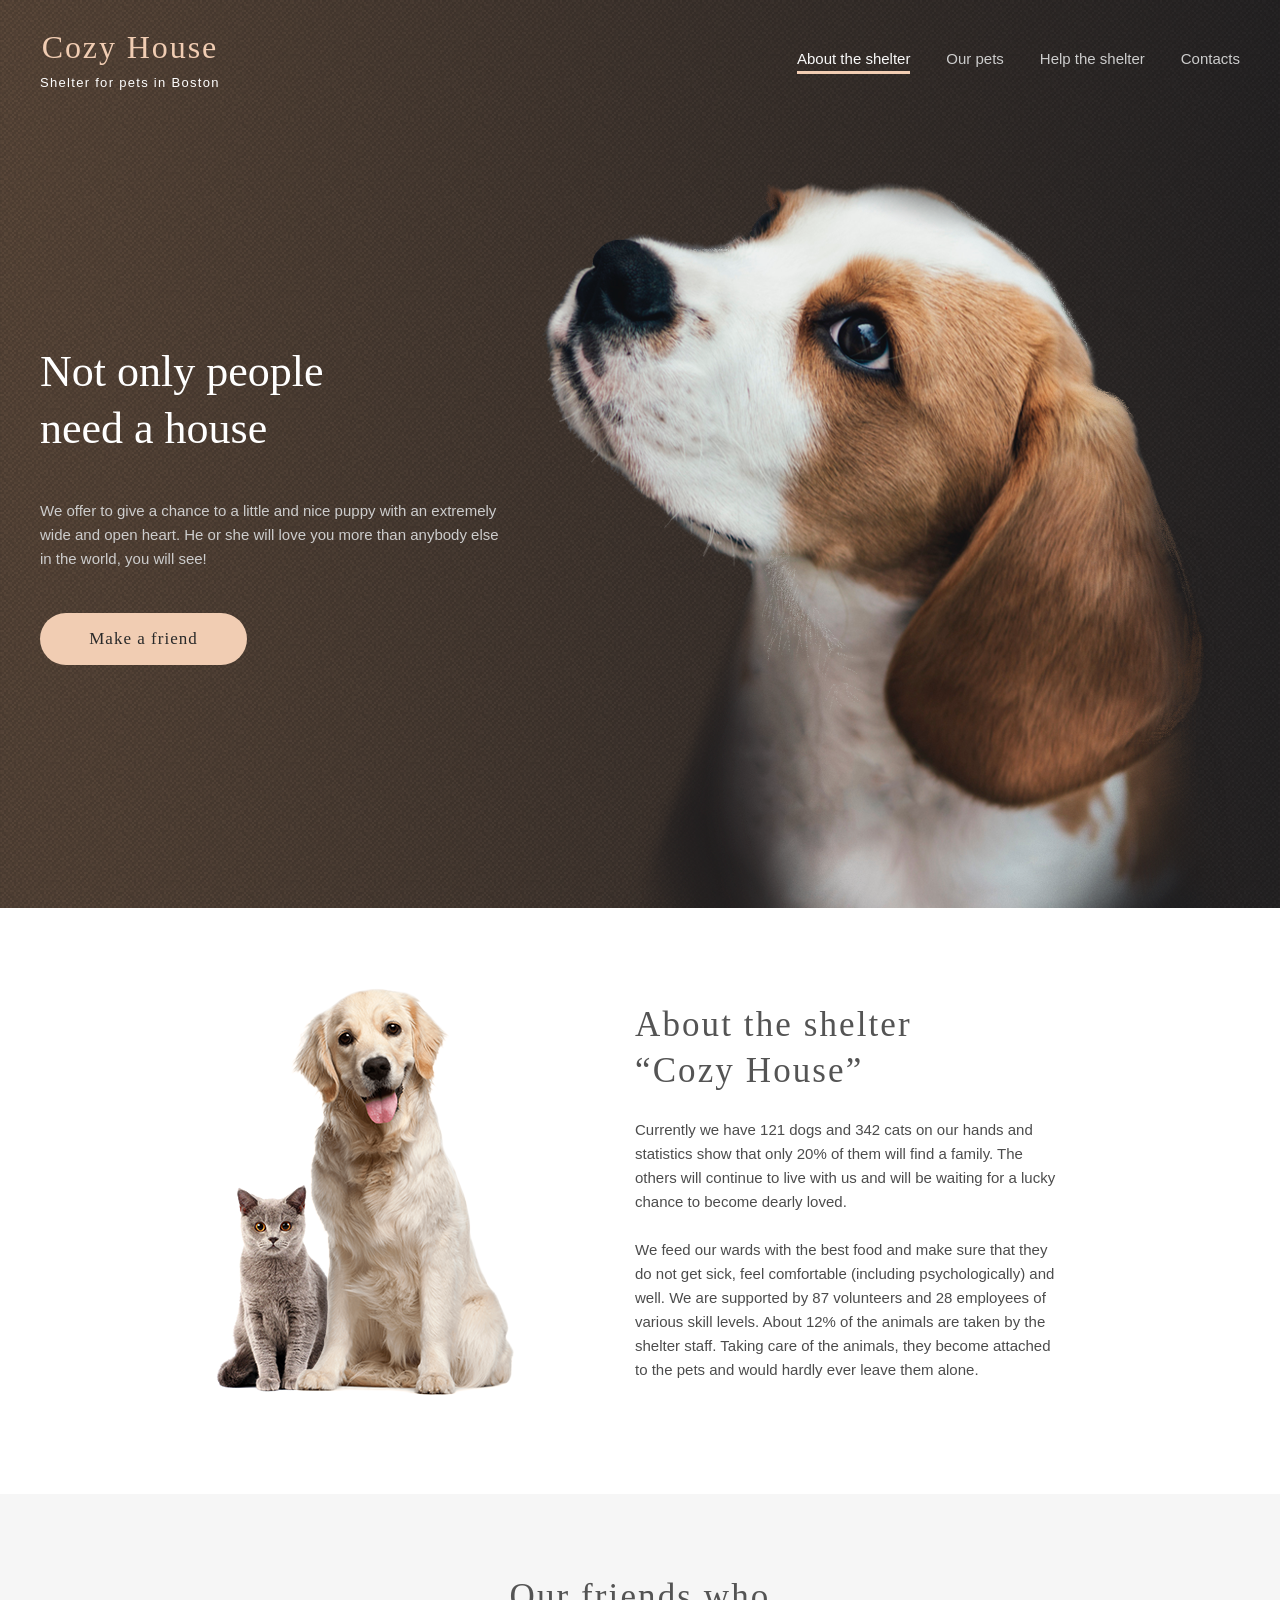
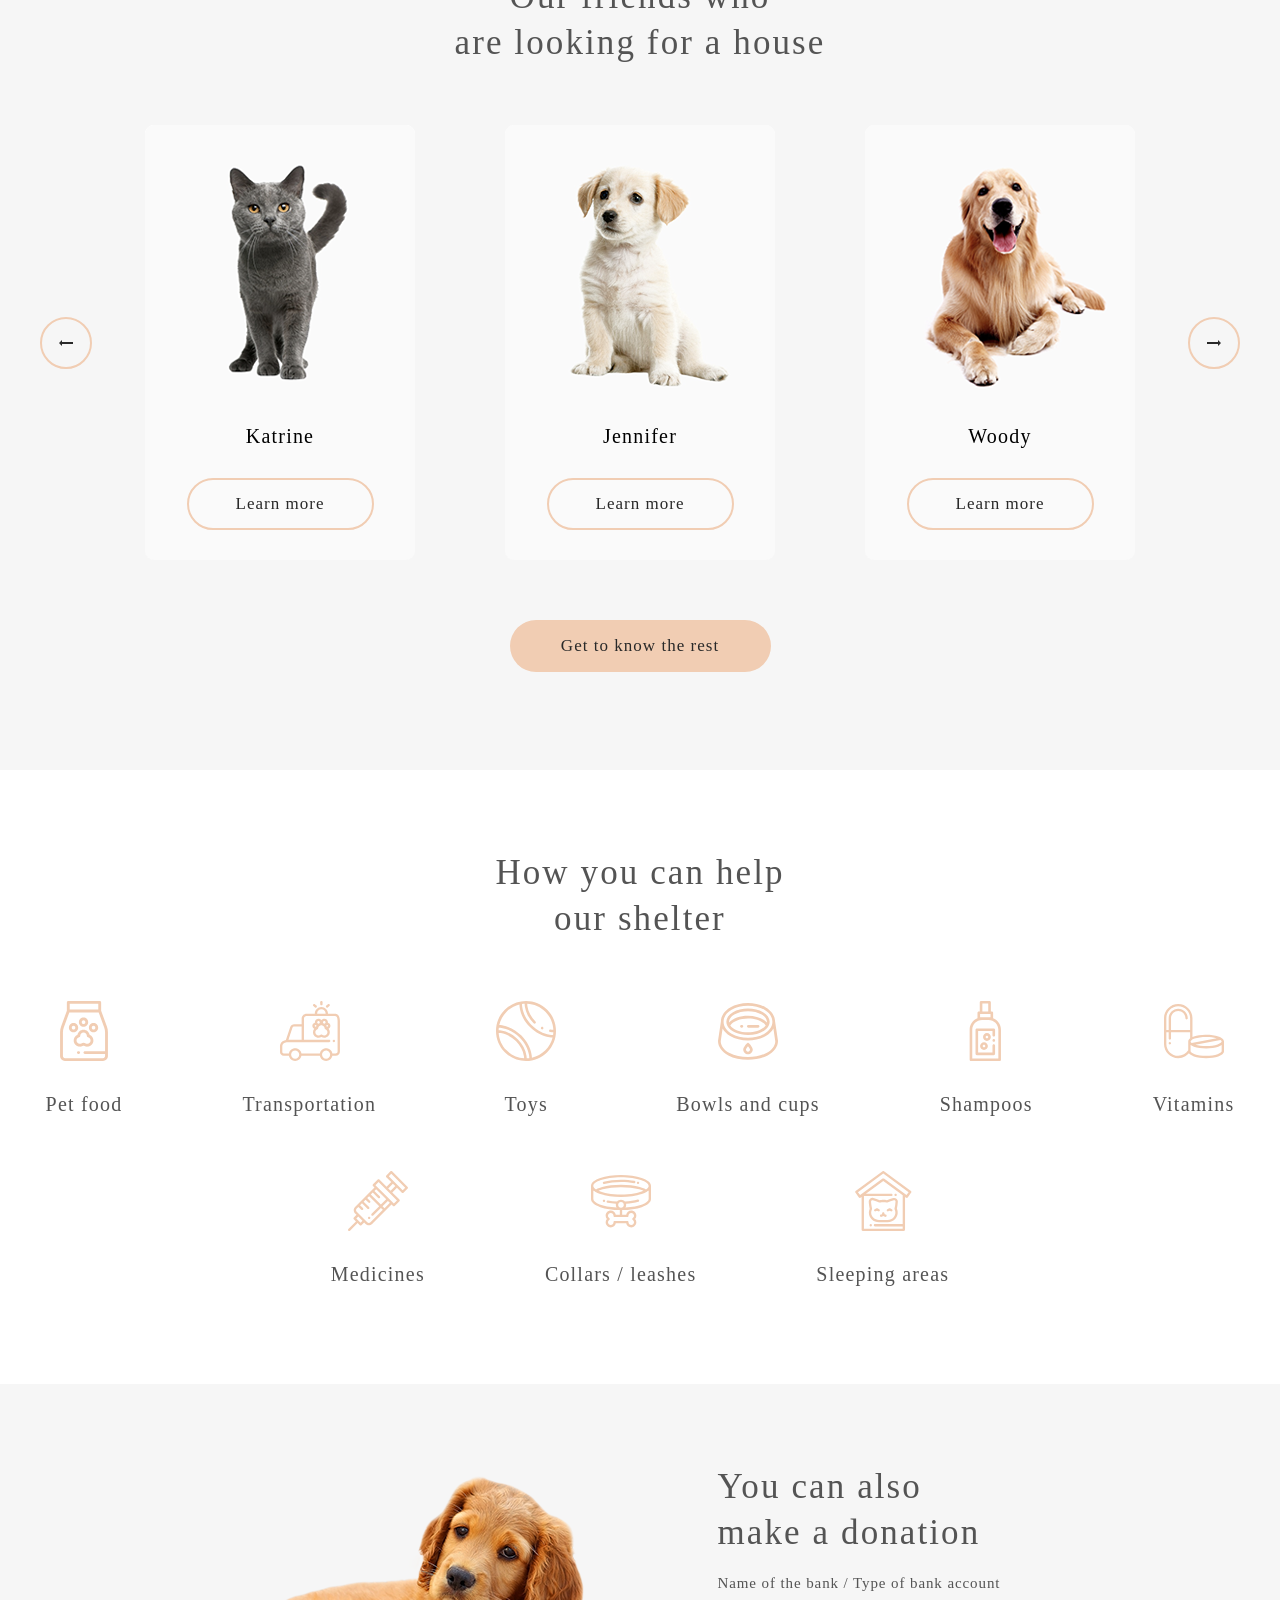
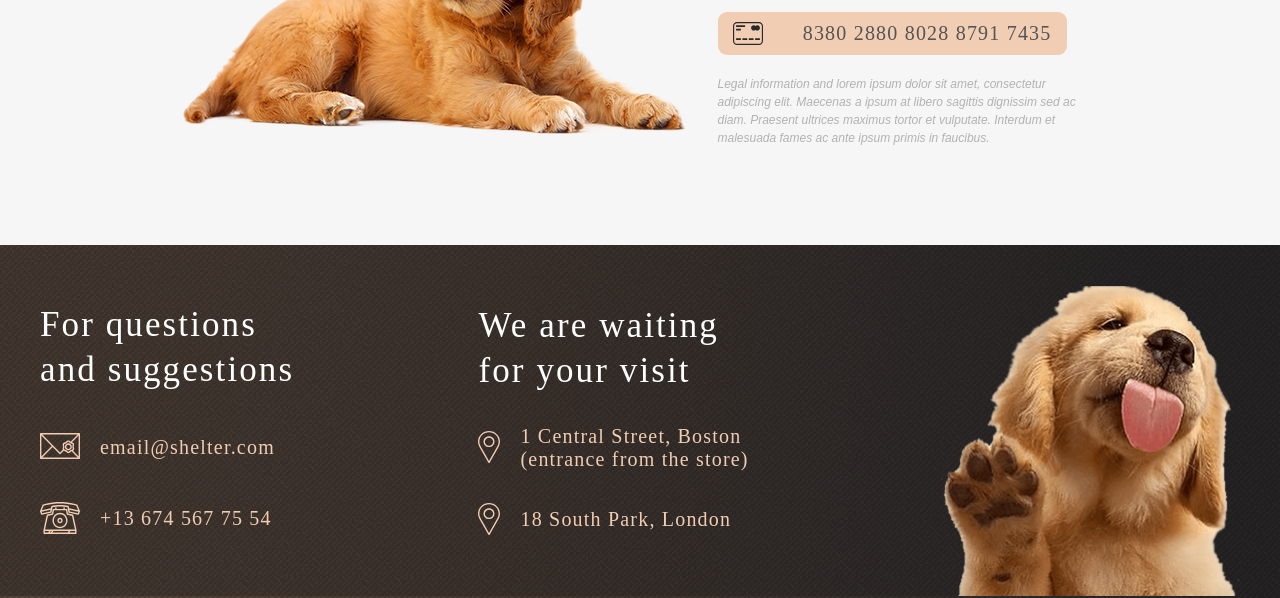
==== shelter/pages/main/main.html @ 8906ba7a "feat: add tablet adaptive for pets (Mon, Apr 03, 2023 08:10:37 PM)" ====
<!DOCTYPE html>
<html lang="en">
<head>
  <meta charset="UTF-8">
  <meta http-equiv="X-UA-Compatible" content="IE=edge">
  <meta name="viewport" content="width=device-width, initial-scale=1.0">
  <title>Shelter</title>
  <link href="../../stylesheets/pages/main/main.css" rel="stylesheet">
  <link rel="icon" type="image/x-icon" href="../../assets/icons/favicon.ico">
  <script src="../../scripts/main.js"></script>
</head>
<body>
  <header class="header container">
      <div class="logo">
        <a class="logo__link" href="">
          <h1 class="logo__h1 h1-title">Cozy House</h1>
          <span class="logo__subtitle">Shelter for pets in Boston</span>
        </a>
      </div>
      <nav class="nav">
        <ul class="nav__list">
          <li class="nav__item nav__item_active"><a class="nav__link" href="">About the shelter</a></li>
          <li class="nav__item"><a class="nav__link" href="../pets/pets.html">Our pets</a></li>
          <li class="nav__item"><a class="nav__link" href="#donation">Help the shelter</a></li>
          <li class="nav__item"><a class="nav__link" href="#contacts">Contacts</a></li>
        </ul>
      </nav>
      <!-- <span class="burger_shadow"></span> -->
      <span class="burger">
        <span class="burger__line"></span>
        <span class="burger__line"></span>
        <span class="burger__line"></span>
      </span>
      <!-- <div class="burger-menu">
        <nav class="nav nav__burger">
          <ul class="nav__list">
            <li class="nav__item nav__item_active"><a class="nav__link" href="">About the shelter</a></li>
            <li class="nav__item"><a class="nav__link" href="../pets/pets.html">Our pets</a></li>
            <li class="nav__item"><a class="nav__link" href="#donation">Help the shelter</a></li>
            <li class="nav__item"><a class="nav__link" href="#contacts">Contacts</a></li>
          </ul>
        </nav>
      </div> -->
  </header>
  <main class="main">
    <section class="not-only container">
      <div class="not-only__content">
        <h2 class="not-only__title h2-title">Not only people need a house</h2>
        <p class="not-only__text">We offer to give a chance to a little and nice puppy with an extremely wide and open heart. 
          He or she will love you more than anybody else in the world, you will see!</p>
        <a class="not-only__btn btn" href="#friends">Make a friend</a>
      </div>
      <div class="not-only__img">
        <img class="not-only__dog-img" src="../../assets/images/start-screen-puppy.png" alt="dog">
      </div>
    </section>
    <section class="about section-light">
      <div class="about__container container">
        <div class="about__img">
          <img class="about__img-pets" src="../../assets/images/about-pets.png" alt="cat and dog">
        </div>
        <div class="about__content">
          <h3 class="about__title h3-title">About the shelter “Cozy House”</h3>
          <p class="about__text">
            Currently we have 121 dogs and 342 cats on our hands and statistics show that only 20% of them will find a family. 
            The others will continue to live with us and will be waiting for a lucky chance to become dearly loved.</p>
          <p class="about__text">
            We feed our wards with the best food and make sure that they do not get sick, 
            feel comfortable (including psychologically) and well. 
            We are supported by 87 volunteers and 28 employees of various skill levels. 
            About 12% of the animals are taken by the shelter staff. 
            Taking care of the animals, they become attached to the pets and would hardly ever leave them alone.
          </p>
        </div>
      </div>
    </section>
    <section id="friends" class="friends section-grey">
      <div class="friends__container container">
        <h3 class="friends__title h3-title">Our friends who <br>are looking for a house</h3>
        <div class="friends__content">
          <button class="left-arrow__btn arrow-btn">
            <svg width="14" height="6" viewBox="0 0 14 6" fill="none" xmlns="http://www.w3.org/2000/svg">
              <path d="M0 4V2L11 2V0L14 3L11 6V4L0 4Z" fill="#292929"/>
            </svg>           
          </button>
          <div class="friends__pets">
            <div class="pet-card">
              <div class="pet-card__img">
                <img src="../../assets/images/cards/pets-katrine.png" alt="cat">
              </div>
              <div class="pet-card__title">Katrine</div>
              <button class="pet-card__btn btn">Learn more</button>
            </div>
            <div class="pet-card">
              <div class="pet-card__img">
                <img src="../../assets/images/cards/pets-jennifer.png" alt="dog">
              </div>
              <div class="pet-card__title">Jennifer</div>
              <button class="pet-card__btn btn">Learn more</button>
            </div>
            <div class="pet-card">
              <div class="pet-card__img">
                <img src="../../assets/images/cards/pets-woody.png" alt="dog">
              </div>
              <div class="pet-card__title">Woody</div>
              <button class="pet-card__btn btn">Learn more</button>
            </div>
          </div>
          <button class="right-arrow__btn arrow-btn">
            <svg width="14" height="6" viewBox="0 0 14 6" fill="none" xmlns="http://www.w3.org/2000/svg">
              <path d="M0 4V2L11 2V0L14 3L11 6V4L0 4Z" fill="#292929"/>
            </svg> 
          </button>
        </div>
        <a class="friends__btn btn" href="../pets/pets.html">Get to know the rest</a>
      </div>
    </section>
    <section class="help section-light">
      <div class="help__container container">
        <h3 class="help__title h3-title">How you can help <br>our shelter</h3>
        <div class="help-card__content">
          <div class="help-card">
            <div class="help-card__icon">
              <img class="help-card__icon-img" src="../../assets/icons/icon-pet-food.svg" alt="food">
            </div>
            <h4 class="help-card__title h4-title">Pet food</h4>
          </div>
          <div class="help-card">
            <div class="help-card__icon">
              <img class="help-card__icon-img" src="../../assets/icons/icon-transportation.svg" alt="transportation">
            </div>
            <h4 class="help-card__title h4-title">Transportation</h4>
          </div>
          <div class="help-card">
            <div class="help-card__icon">
              <img class="help-card__icon-img" src="../../assets/icons/icon-toys.svg" alt="toys">
            </div>
            <h4 class="help-card__title h4-title">Toys</h4>
          </div>
          <div class="help-card">
            <div class="help-card__icon">
              <img class="help-card__icon-img" src="../../assets/icons/icon-bowls-and-cups.svg" alt="bowl">
            </div>
            <h4 class="help-card__title h4-title">Bowls and cups</h4>
          </div>
          <div class="help-card">
            <div class="help-card__icon">
              <img class="help-card__icon-img" src="../../assets/icons/icon-shampoos.svg" alt="shampoo">
            </div>
            <h4 class="help-card__title h4-title">Shampoos</h4>
          </div>
          <div class="help-card">
            <div class="help-card__icon">
              <img class="help-card__icon-img" src="../../assets/icons/icon-vitamins.svg" alt="vitamins">
            </div>
            <h4 class="help-card__title h4-title">Vitamins</h4>
          </div>
          <div class="help-card">
            <div class="help-card__icon">
              <img class="help-card__icon-img" src="../../assets/icons/icon-medicines.svg" alt="medicines">
            </div>
            <h4 class="help-card__title h4-title">Medicines</h4>
          </div>
          <div class="help-card">
            <div class="help-card__icon">
              <img class="help-card__icon-img" src="../../assets/icons/icon-collars-leashes.svg" alt="collars">
            </div>
            <h4 class="help-card__title h4-title">Collars / leashes</h4>
          </div>
          <div class="help-card">
            <div class="help-card__icon">
              <img class="help-card__icon-img" src="../../assets/icons/icon-sleeping-area.svg" alt="sleeping areas">
            </div>
            <h4 class="help-card__title h4-title">Sleeping areas</h4>
          </div>
        </div>
      </div>
    </section>
    <section id="donation" class="donation section-grey">
      <div class="donation__container container">
        <div class="donation__img">
          <img class="donation__img-dog" src="../../assets/images/donation-dog.png" alt="dog">
        </div>
        <div class="donation-info">
          <h3 class="donation-info__title h3-title">You can also <br>make a donation</h3>
          <h5 class="donation-info__subtitle h5-title" >Name of the bank / Type of bank account</h5>
          <div class="donation-info__credit-card">
            <a class="credit-card" href="">
              <img class="credit-card__icon" src="../../assets/icons/icon-credit-card.svg" alt="card">
              <p class="credit-card__text">8380 2880 8028 8791 7435</p>
            </a>
          </div>
          <p class="donation-info__text">Legal information and lorem ipsum dolor sit amet, 
          consectetur adipiscing elit. Maecenas a ipsum at libero sagittis dignissim sed ac diam. 
          Praesent ultrices maximus tortor et vulputate.
          Interdum et malesuada fames ac ante ipsum primis in faucibus.</p>
        </div>
      </div>
    </section>
  </main>
  <footer class="footer container">
    <div id="contacts" class="footer-contacts">
      <h3 class="footer__title h3-title">For questions <br>and suggestions</h3>
      <div class="footer-contacts__email">
        <a class="footer__email-icon footer-icon" href="mailto:email@shelter.com">
          <svg width="40" height="32" viewBox="0 0 40 32" fill="none" xmlns="http://www.w3.org/2000/svg">
            <path d="M39.315 3H0.684964C0.5033 3 0.329077 3.07325 0.200621 3.20362C0.0721657 3.334 0 3.51084 0 3.69522V28.3048C0 28.4892 0.0721657 28.666 0.200621 28.7964C0.329077 28.9268 0.5033 29 0.684964 29H39.315C39.4967 29 39.6709 28.9268 39.7994 28.7964C39.9278 28.666 40 28.4892 40 28.3048V3.69522C40 3.51084 39.9278 3.334 39.7994 3.20362C39.6709 3.07325 39.4967 3 39.315 3ZM32.5774 18.0331C32.6846 18.5259 32.7954 19.0355 32.6513 19.2882C32.4966 19.5596 31.9966 19.7173 31.5131 19.8699C31.1316 19.9902 30.7373 20.1147 30.3857 20.3212C30.0461 20.5206 29.7523 20.8001 29.4683 21.0704C29.0772 21.4426 28.7079 21.794 28.374 21.794C28.04 21.794 27.6706 21.4425 27.2797 21.0704C26.9956 20.8001 26.7018 20.5205 26.3622 20.3212C26.0107 20.1147 25.6163 19.9903 25.2348 19.8699C24.7513 19.7173 24.2513 19.5596 24.0967 19.2882C23.9526 19.0355 24.0633 18.5259 24.1705 18.0331C24.2584 17.6285 24.3493 17.2103 24.3493 16.7821C24.3493 16.354 24.2584 15.9356 24.1705 15.5311C24.0633 15.0383 23.9526 14.5288 24.0967 14.2759C24.2513 14.0046 24.7513 13.8468 25.2348 13.6942C25.6163 13.5739 26.0107 13.4494 26.3622 13.243C26.7018 13.0435 26.9956 12.764 27.2797 12.4937C27.6706 12.1216 28.04 11.7701 28.374 11.7701C28.7079 11.7701 29.0773 12.1216 29.4683 12.4937C29.7523 12.764 30.0461 13.0435 30.3857 13.243C30.7373 13.4493 31.1316 13.5738 31.5131 13.6941C31.9966 13.8467 32.4966 14.0045 32.6512 14.2758C32.7954 14.5286 32.6846 15.0381 32.5774 15.5309C32.4895 15.9354 32.3986 16.3537 32.3986 16.7819C32.3986 17.2102 32.4895 17.6286 32.5774 18.0331ZM30.5975 11.6608C30.5345 11.6024 30.4705 11.5416 30.4053 11.4795C29.8904 10.9896 29.2497 10.3798 28.374 10.3798C27.4982 10.3798 26.8575 10.9896 26.3426 11.4795C26.1045 11.7061 25.8796 11.9201 25.6761 12.0396C25.4574 12.168 25.1518 12.2645 24.8281 12.3666C24.1276 12.5876 23.3336 12.8381 22.9109 13.5797C22.5001 14.3004 22.6768 15.1134 22.8328 15.8307C22.9081 16.1777 22.9794 16.5055 22.9794 16.7821C22.9794 17.0587 22.9081 17.3866 22.8328 17.7336C22.6975 18.3556 22.5473 19.0496 22.7775 19.693L19.9997 22.5464L2.32449 4.39044H37.6748L30.5975 11.6608ZM11.7007 16L1.36993 26.6116V5.38812L11.7007 16ZM12.6635 16.989L19.5124 24.0242C19.5761 24.0896 19.6519 24.1416 19.7356 24.177C19.8192 24.2125 19.9089 24.2308 19.9996 24.2308C20.0902 24.2308 20.18 24.2125 20.2636 24.177C20.3472 24.1416 20.4231 24.0896 20.4868 24.0242L23.6841 20.7398C24.044 20.9494 24.4495 21.0781 24.8281 21.1976C25.1518 21.2997 25.4575 21.3962 25.6761 21.5245C25.8796 21.644 26.1044 21.8581 26.3426 22.0846C26.8575 22.5746 27.4982 23.1844 28.374 23.1844C29.2496 23.1844 29.8904 22.5746 30.4053 22.0846C30.6434 21.858 30.8682 21.644 31.0718 21.5244C31.2043 21.4466 31.3691 21.3806 31.5502 21.3179L37.675 27.6094H2.32431L12.6635 16.989ZM32.9664 20.7946C33.3117 20.6108 33.6223 20.3612 33.8371 19.9846C34.2479 19.2639 34.0711 18.4508 33.9151 17.7336C33.8398 17.3866 33.7686 17.0587 33.7686 16.7821C33.7686 16.5055 33.8398 16.1777 33.9151 15.8307C34.0711 15.1134 34.2479 14.3005 33.837 13.5797C33.4142 12.8381 32.6203 12.5876 31.9197 12.3666L31.8559 12.3463L38.6301 5.38738V26.6122L32.9664 20.7946Z" fill="#F1CDB3"/>
            <path d="M28.374 13.2424C26.451 13.2424 24.8865 14.8302 24.8865 16.782C24.8865 18.7337 26.451 20.3215 28.374 20.3215C30.297 20.3215 31.8614 18.7337 31.8614 16.782C31.8614 14.8302 30.2969 13.2424 28.374 13.2424ZM28.374 18.9311C27.2064 18.9311 26.2564 17.967 26.2564 16.782C26.2564 15.5969 27.2063 14.6328 28.374 14.6328C29.5416 14.6328 30.4915 15.5969 30.4915 16.782C30.4915 17.967 29.5415 18.9311 28.374 18.9311Z" fill="#F1CDB3"/>
          </svg>
        </a>
        <a class="footer__email-text footer__text" href="mailto:email@shelter.com">email@shelter.com</a>
      </div>
      <div class="footer-contacts__phone">
        <a class="footer__phone-icon footer-icon" href="tel:+13-674-567-75-54">
          <svg width="40" height="32" viewBox="0 0 40 32" fill="none" xmlns="http://www.w3.org/2000/svg">
            <path d="M39.9461 8.89543L37.5102 2.9049C37.4685 2.80251 37.4043 2.71139 37.3226 2.63868C37.2408 2.56598 37.1437 2.51367 37.0389 2.48585L34.111 1.70799C25.5388 -0.569376 14.4609 -0.569281 5.88906 1.70799L2.96105 2.48585C2.85626 2.51367 2.75918 2.56598 2.67743 2.63868C2.59568 2.71139 2.53147 2.80251 2.48984 2.9049L0.0539764 8.89543C-0.0131281 9.06038 -0.0178273 9.24503 0.0407965 9.41333L1.01509 12.2089C1.07166 12.3713 1.18339 12.5075 1.32986 12.5925C1.47633 12.6775 1.64776 12.7056 1.8128 12.6717L11.0692 10.7747C11.2084 10.7462 11.3359 10.675 11.4348 10.5706C11.5337 10.4661 11.5993 10.3334 11.623 10.19L12.4245 5.32594C16.8365 4.18994 23.1635 4.18994 27.5753 5.32594L28.3769 10.19C28.4006 10.3335 28.4662 10.4663 28.5651 10.5707C28.664 10.6751 28.7915 10.7463 28.9307 10.7748L38.187 12.6718C38.3521 12.7056 38.5234 12.6774 38.6699 12.5924C38.8164 12.5075 38.9281 12.3714 38.9848 12.209L39.9592 9.41343C40.0178 9.2451 40.0131 9.06043 39.9461 8.89543ZM2.13193 11.1412L1.63183 9.70624L10.5973 7.78606L10.321 9.46295L2.13193 11.1412ZM11.6222 4.0568C11.4935 4.09314 11.3777 4.16636 11.2883 4.26784C11.1989 4.36933 11.1396 4.49486 11.1174 4.62969L10.848 6.26453L1.85991 8.1896L3.65015 3.78707L6.2409 3.09877C14.5991 0.878304 25.4007 0.878208 33.7593 3.09877L36.35 3.78707L38.1403 8.1896L29.1522 6.26453L28.8828 4.62969C28.8606 4.49487 28.8013 4.36936 28.7119 4.26788C28.6224 4.1664 28.5066 4.09318 28.378 4.0568C23.6016 2.70615 16.3984 2.70615 11.6222 4.0568ZM37.8681 11.1412L29.6792 9.46295L29.4028 7.78606L38.3682 9.70624L37.8681 11.1412Z" fill="#F1CDB3"/>
            <path d="M33.2901 13.1186C33.261 12.9842 33.1948 12.8612 33.0995 12.7643C33.0041 12.6673 32.8836 12.6005 32.7522 12.5717L27.9776 11.526L27.3764 7.51395C27.351 7.34431 27.2672 7.18959 27.1401 7.07781C27.013 6.96603 26.851 6.90458 26.6835 6.90458H24.814V5.96398C24.814 5.56724 24.5002 5.2456 24.1129 5.2456C23.7257 5.2456 23.4119 5.56724 23.4119 5.96398V6.90458H16.5882V5.96398C16.5882 5.56724 16.2744 5.2456 15.8871 5.2456C15.4999 5.2456 15.1861 5.56724 15.1861 5.96398V6.90458H13.3166C13.1491 6.90458 12.9871 6.96603 12.86 7.07781C12.7329 7.18959 12.6491 7.34431 12.6237 7.51395L12.0224 11.526L7.24791 12.5717C7.11654 12.6005 6.996 12.6673 6.90063 12.7643C6.80527 12.8612 6.73908 12.9842 6.70996 13.1186L3.46796 28.0878C3.45692 28.1389 3.45134 28.1911 3.45132 28.2434V31.2816C3.45132 31.4721 3.52519 31.6549 3.65666 31.7896C3.78814 31.9243 3.96645 32 4.15239 32H35.8477C36.0336 32 36.212 31.9243 36.3434 31.7896C36.4749 31.6549 36.5488 31.4721 36.5488 31.2816V28.2434C36.5488 28.1911 36.5432 28.1389 36.5321 28.0878L33.2901 13.1186ZM7.98131 13.8802L12.7885 12.8273C12.9276 12.7968 13.0544 12.7238 13.152 12.6178C13.2496 12.5118 13.3134 12.3779 13.335 12.2338L13.9183 8.34134H26.0819L26.6651 12.2338C26.6867 12.3779 26.7505 12.5118 26.8481 12.6178C26.9457 12.7238 27.0725 12.7968 27.2115 12.8273L32.0189 13.8802L34.9741 27.5251H5.0261L7.98131 13.8802ZM11.7966 28.9618L10.8935 30.5632H9.82782L10.7309 28.9618H11.7966ZM13.416 28.9618H28.6721L27.769 30.5632H12.513L13.416 28.9618ZM4.85345 28.9618H9.11142L8.20836 30.5632H4.85345V28.9618ZM29.3885 30.5632L30.2916 28.9618H35.1466V30.5632H29.3885Z" fill="#F1CDB3"/>
            <path d="M20 26.1606C24.1492 26.1606 27.5248 22.7016 27.5248 18.45C27.5248 14.1983 24.1492 10.7393 20 10.7393C15.8509 10.7393 12.4753 14.1983 12.4753 18.45C12.4753 22.7016 15.8509 26.1606 20 26.1606ZM20 12.1761C23.3761 12.1761 26.1227 14.9905 26.1227 18.45C26.1227 21.9094 23.3761 24.7238 20 24.7238C16.624 24.7238 13.8774 21.9094 13.8774 18.45C13.8774 14.9905 16.624 12.1761 20 12.1761Z" fill="#F1CDB3"/>
            <path d="M20 21.1847C21.4717 21.1847 22.6691 19.9578 22.6691 18.4497C22.6691 16.9416 21.4717 15.7147 20 15.7147C18.5283 15.7147 17.3309 16.9416 17.3309 18.4497C17.3309 19.9578 18.5283 21.1847 20 21.1847ZM20 17.1514C20.6987 17.1514 21.267 17.7338 21.267 18.4497C21.267 19.1656 20.6987 19.7479 20 19.7479C19.3014 19.7479 18.733 19.1656 18.733 18.4497C18.733 17.7339 19.3014 17.1514 20 17.1514Z" fill="#F1CDB3"/>
          </svg>            
        </a>
        <a class="footer__phone-text footer__text" href="tel:+13-674-567-75-54">+13 674 567 75 54</a>
      </div>
    </div>
    <div class="footer-location">
      <h3 class="footer__title h3-title">We are waiting <br>for your visit</h3>
      <div class="footer-location__map">
        <a class="footer-map__icon footer-icon" href="https://goo.gl/maps/1M5i2qvW5JNTci3F6">
          <svg width="22" height="32" viewBox="0 0 22 32" fill="none" xmlns="http://www.w3.org/2000/svg">
            <path d="M11 0C4.93475 0 3.05176e-05 4.78519 3.05176e-05 10.6667C3.05176e-05 12.4323 0.455262 14.1829 1.32067 15.7357L10.3985 31.6562C10.5193 31.8685 10.7496 32 11 32C11.2504 32 11.4807 31.8685 11.6016 31.6562L20.6827 15.7304C21.5448 14.1829 22 12.4323 22 10.6666C22 4.78519 17.0653 0 11 0ZM19.4762 15.0905L11 29.9557L2.52717 15.0964C1.7732 13.7435 1.37507 12.2116 1.37507 10.6667C1.37507 5.52019 5.69278 1.33337 11 1.33337C16.3073 1.33337 20.625 5.52025 20.625 10.6667C20.625 12.2116 20.2269 13.7435 19.4762 15.0905Z" fill="#F1CDB3"/>
            <path d="M11 5.33329C7.9674 5.33329 5.50008 7.72585 5.50008 10.6666C5.50008 13.6074 7.9674 16 11 16C14.0327 16 16.5 13.6074 16.5 10.6667C16.5 7.72592 14.0327 5.33329 11 5.33329ZM11 14.6667C8.72537 14.6667 6.87505 12.8724 6.87505 10.6667C6.87505 8.46092 8.72537 6.66667 11 6.66667C13.2747 6.66667 15.125 8.46092 15.125 10.6667C15.125 12.8724 13.2747 14.6667 11 14.6667Z" fill="#F1CDB3"/>
          </svg>            
        </a>
        <a class="footer-map__text footer__text" href="https://goo.gl/maps/1M5i2qvW5JNTci3F6" target="_blank">1 Central Street, Boston <br>(entrance from the store)</a>
      </div>
      <div class="footer-location__map">
        <a class="footer-map__icon footer-icon" href="https://goo.gl/maps/7BhiTKAb1SkYFnS67">
          <svg width="22" height="32" viewBox="0 0 22 32" fill="none" xmlns="http://www.w3.org/2000/svg">
            <path d="M11 0C4.93475 0 3.05176e-05 4.78519 3.05176e-05 10.6667C3.05176e-05 12.4323 0.455262 14.1829 1.32067 15.7357L10.3985 31.6562C10.5193 31.8685 10.7496 32 11 32C11.2504 32 11.4807 31.8685 11.6016 31.6562L20.6827 15.7304C21.5448 14.1829 22 12.4323 22 10.6666C22 4.78519 17.0653 0 11 0ZM19.4762 15.0905L11 29.9557L2.52717 15.0964C1.7732 13.7435 1.37507 12.2116 1.37507 10.6667C1.37507 5.52019 5.69278 1.33337 11 1.33337C16.3073 1.33337 20.625 5.52025 20.625 10.6667C20.625 12.2116 20.2269 13.7435 19.4762 15.0905Z" fill="#F1CDB3"/>
            <path d="M11 5.33329C7.9674 5.33329 5.50008 7.72585 5.50008 10.6666C5.50008 13.6074 7.9674 16 11 16C14.0327 16 16.5 13.6074 16.5 10.6667C16.5 7.72592 14.0327 5.33329 11 5.33329ZM11 14.6667C8.72537 14.6667 6.87505 12.8724 6.87505 10.6667C6.87505 8.46092 8.72537 6.66667 11 6.66667C13.2747 6.66667 15.125 8.46092 15.125 10.6667C15.125 12.8724 13.2747 14.6667 11 14.6667Z" fill="#F1CDB3"/>
          </svg>
        </a>
        <a class="footer-map__text footer__text" href="https://goo.gl/maps/7BhiTKAb1SkYFnS67" target="_blank">18 South Park, London</a>
      </div>
    </div>
    <div class="footer-dog">
      <img class="footer-dog__img" src="../../assets/images/footer-puppy.png" alt="dog">
    </div>
  </footer>
</body>
</html>
---- shelter/stylesheets/pages/main/main.css ----
/*! normalize.css v8.0.1 | MIT License | github.com/necolas/normalize.css */
/* Document
   ========================================================================== */
/**
 * 1. Correct the line height in all browsers.
 * 2. Prevent adjustments of font size after orientation changes in iOS.
 */
html {
  line-height: 1.15;
  /* 1 */
  -webkit-text-size-adjust: 100%;
  /* 2 */
}

/* Sections
   ========================================================================== */
/**
 * Remove the margin in all browsers.
 */
body {
  margin: 0;
}

/**
 * Render the `main` element consistently in IE.
 */
main {
  display: block;
}

/**
 * Correct the font size and margin on `h1` elements within `section` and
 * `article` contexts in Chrome, Firefox, and Safari.
 */
h1 {
  font-size: 2em;
  margin: 0.67em 0;
}

/* Grouping content
   ========================================================================== */
/**
 * 1. Add the correct box sizing in Firefox.
 * 2. Show the overflow in Edge and IE.
 */
hr {
  -webkit-box-sizing: content-box;
          box-sizing: content-box;
  /* 1 */
  height: 0;
  /* 1 */
  overflow: visible;
  /* 2 */
}

/**
 * 1. Correct the inheritance and scaling of font size in all browsers.
 * 2. Correct the odd `em` font sizing in all browsers.
 */
pre {
  font-family: monospace, monospace;
  /* 1 */
  font-size: 1em;
  /* 2 */
}

/* Text-level semantics
   ========================================================================== */
/**
 * Remove the gray background on active links in IE 10.
 */
a {
  background-color: transparent;
}

/**
 * 1. Remove the bottom border in Chrome 57-
 * 2. Add the correct text decoration in Chrome, Edge, IE, Opera, and Safari.
 */
abbr[title] {
  border-bottom: none;
  /* 1 */
  text-decoration: underline;
  /* 2 */
  -webkit-text-decoration: underline dotted;
          text-decoration: underline dotted;
  /* 2 */
}

/**
 * Add the correct font weight in Chrome, Edge, and Safari.
 */
b,
strong {
  font-weight: bolder;
}

/**
 * 1. Correct the inheritance and scaling of font size in all browsers.
 * 2. Correct the odd `em` font sizing in all browsers.
 */
code,
kbd,
samp {
  font-family: monospace, monospace;
  /* 1 */
  font-size: 1em;
  /* 2 */
}

/**
 * Add the correct font size in all browsers.
 */
small {
  font-size: 80%;
}

/**
 * Prevent `sub` and `sup` elements from affecting the line height in
 * all browsers.
 */
sub,
sup {
  font-size: 75%;
  line-height: 0;
  position: relative;
  vertical-align: baseline;
}

sub {
  bottom: -0.25em;
}

sup {
  top: -0.5em;
}

/* Embedded content
   ========================================================================== */
/**
 * Remove the border on images inside links in IE 10.
 */
img {
  border-style: none;
}

/* Forms
   ========================================================================== */
/**
 * 1. Change the font styles in all browsers.
 * 2. Remove the margin in Firefox and Safari.
 */
button,
input,
optgroup,
select,
textarea {
  font-family: inherit;
  /* 1 */
  font-size: 100%;
  /* 1 */
  line-height: 1.15;
  /* 1 */
  margin: 0;
  /* 2 */
}

/**
 * Show the overflow in IE.
 * 1. Show the overflow in Edge.
 */
button,
input {
  /* 1 */
  overflow: visible;
}

/**
 * Remove the inheritance of text transform in Edge, Firefox, and IE.
 * 1. Remove the inheritance of text transform in Firefox.
 */
button,
select {
  /* 1 */
  text-transform: none;
}

/**
 * Correct the inability to style clickable types in iOS and Safari.
 */
button,
[type="button"],
[type="reset"],
[type="submit"] {
  -webkit-appearance: button;
}

/**
 * Remove the inner border and padding in Firefox.
 */
button::-moz-focus-inner,
[type="button"]::-moz-focus-inner,
[type="reset"]::-moz-focus-inner,
[type="submit"]::-moz-focus-inner {
  border-style: none;
  padding: 0;
}

/**
 * Restore the focus styles unset by the previous rule.
 */
button:-moz-focusring,
[type="button"]:-moz-focusring,
[type="reset"]:-moz-focusring,
[type="submit"]:-moz-focusring {
  outline: 1px dotted ButtonText;
}

/**
 * Correct the padding in Firefox.
 */
fieldset {
  padding: 0.35em 0.75em 0.625em;
}

/**
 * 1. Correct the text wrapping in Edge and IE.
 * 2. Correct the color inheritance from `fieldset` elements in IE.
 * 3. Remove the padding so developers are not caught out when they zero out
 *    `fieldset` elements in all browsers.
 */
legend {
  -webkit-box-sizing: border-box;
          box-sizing: border-box;
  /* 1 */
  color: inherit;
  /* 2 */
  display: table;
  /* 1 */
  max-width: 100%;
  /* 1 */
  padding: 0;
  /* 3 */
  white-space: normal;
  /* 1 */
}

/**
 * Add the correct vertical alignment in Chrome, Firefox, and Opera.
 */
progress {
  vertical-align: baseline;
}

/**
 * Remove the default vertical scrollbar in IE 10+.
 */
textarea {
  overflow: auto;
}

/**
 * 1. Add the correct box sizing in IE 10.
 * 2. Remove the padding in IE 10.
 */
[type="checkbox"],
[type="radio"] {
  -webkit-box-sizing: border-box;
          box-sizing: border-box;
  /* 1 */
  padding: 0;
  /* 2 */
}

/**
 * Correct the cursor style of increment and decrement buttons in Chrome.
 */
[type="number"]::-webkit-inner-spin-button,
[type="number"]::-webkit-outer-spin-button {
  height: auto;
}

/**
 * 1. Correct the odd appearance in Chrome and Safari.
 * 2. Correct the outline style in Safari.
 */
[type="search"] {
  -webkit-appearance: textfield;
  /* 1 */
  outline-offset: -2px;
  /* 2 */
}

/**
 * Remove the inner padding in Chrome and Safari on macOS.
 */
[type="search"]::-webkit-search-decoration {
  -webkit-appearance: none;
}

/**
 * 1. Correct the inability to style clickable types in iOS and Safari.
 * 2. Change font properties to `inherit` in Safari.
 */
::-webkit-file-upload-button {
  -webkit-appearance: button;
  /* 1 */
  font: inherit;
  /* 2 */
}

/* Interactive
   ========================================================================== */
/*
 * Add the correct display in Edge, IE 10+, and Firefox.
 */
details {
  display: block;
}

/*
 * Add the correct display in all browsers.
 */
summary {
  display: list-item;
}

/* Misc
   ========================================================================== */
/**
 * Add the correct display in IE 10+.
 */
template {
  display: none;
}

/**
 * Add the correct display in IE 10.
 */
[hidden] {
  display: none;
}

html, body, div, span, applet, object, iframe,
h1, h2, h3, h4, h5, h6, p, blockquote, pre,
a, abbr, acronym, address, big, cite, code,
del, dfn, em, img, ins, kbd, q, s, samp,
small, strike, strong, sub, sup, tt, var,
b, u, i, center,
dl, dt, dd, ol, ul, li,
fieldset, form, label, legend,
table, caption, tbody, tfoot, thead, tr, th, td,
article, aside, canvas, details, embed,
figure, figcaption, footer, header, hgroup,
menu, nav, output, ruby, section, summary,
time, mark, audio, video {
  margin: 0;
  padding: 0;
  border: 0;
  font-size: 100%;
  font: inherit;
  vertical-align: baseline;
}

/***********************************************************/
:root {
  font-size: 10px;
}

.h1-title {
  font-style: normal;
  font-weight: 400;
  font-size: 3.2rem;
  line-height: 110%;
  font-family: 'Georgia';
  letter-spacing: 0.06em;
  color: #f1cdb3;
}

.h2-title {
  font-style: normal;
  font-weight: 400;
  font-size: 4.4rem;
  line-height: 130%;
  font-family: 'Georgia';
  color: #ffffff;
}

@media (max-width: 320px) {
  .h2-title {
    font-size: 2.5rem;
    letter-spacing: 0.06em;
  }
}

.h3-title {
  font-style: normal;
  font-weight: 400;
  font-size: 3.5rem;
  line-height: 130%;
  font-family: 'Georgia';
  letter-spacing: 0.06em;
  color: #545454;
}

@media (max-width: 768px) {
  .h3-title {
    line-height: 132%;
  }
}

@media (max-width: 320px) {
  .h3-title {
    font-size: 2.5rem;
  }
}

.h4-title {
  font-style: normal;
  font-weight: 400;
  font-size: 2rem;
  line-height: 115%;
  font-family: 'Georgia';
  letter-spacing: 0.06em;
  color: #545454;
}

@media (max-width: 768px) {
  .h4-title {
    line-height: 80%;
  }
}

.h5-title {
  font-style: normal;
  font-weight: 400;
  font-size: 1.5rem;
  line-height: 110%;
  font-family: 'Georgia';
  letter-spacing: 0.06em;
  color: #545454;
}

.burger {
  display: none;
  -webkit-box-orient: vertical;
  -webkit-box-direction: normal;
      -ms-flex-direction: column;
          flex-direction: column;
  -webkit-box-pack: justify;
      -ms-flex-pack: justify;
          justify-content: space-between;
  width: 30px;
  height: 22px;
}

@media (max-width: 767px) {
  .burger {
    display: -webkit-box;
    display: -ms-flexbox;
    display: flex;
  }
}

.burger__line {
  width: 30px;
  border-bottom: 2px solid #f1cdb3;
  -webkit-transition: 0.2s;
  transition: 0.2s;
}

.btn {
  display: -webkit-box;
  display: -ms-flexbox;
  display: flex;
  -webkit-box-pack: center;
      -ms-flex-pack: center;
          justify-content: center;
  -webkit-box-align: center;
      -ms-flex-align: center;
          align-items: center;
  padding: 0;
  font-style: normal;
  font-weight: 400;
  font-size: 1.7rem;
  line-height: 130%;
  font-family: 'Georgia';
  letter-spacing: 0.06em;
  color: #292929;
  text-decoration: none;
  border: 0;
  border-radius: 100px;
  -webkit-transition: 0.5s;
  transition: 0.5s;
}

.btn:hover {
  background-color: #fddcc4;
  -webkit-transition: 0.5s;
  transition: 0.5s;
}

.arrow-btn {
  width: 52px;
  height: 52px;
  padding: 0;
  background-color: inherit;
  border: 2px solid #f1cdb3;
  border-radius: 100px;
  -webkit-transition: 0.3s;
  transition: 0.3s;
}

.arrow-btn:hover {
  cursor: pointer;
  border-color: #fddcc4;
  background-color: #fddcc4;
  -webkit-transition: 0.3s;
  transition: 0.3s;
}

.pet-card {
  display: -webkit-box;
  display: -ms-flexbox;
  display: flex;
  -webkit-box-orient: vertical;
  -webkit-box-direction: normal;
      -ms-flex-direction: column;
          flex-direction: column;
  -webkit-box-align: center;
      -ms-flex-align: center;
          align-items: center;
  row-gap: 30px;
  width: 270px;
  background-color: #fafafa;
  border-radius: 9px;
  -webkit-transition: 0.2s;
  transition: 0.2s;
}

.pet-card:hover {
  background-color: #ffffff;
  -webkit-box-shadow: 0px 2px 35px 14px rgba(13, 13, 13, 0.04);
          box-shadow: 0px 2px 35px 14px rgba(13, 13, 13, 0.04);
  cursor: pointer;
  -webkit-transition: 0.2s;
  transition: 0.2s;
}

.pet-card:hover .pet-card__btn {
  border-color: #fddcc4;
  background-color: #fddcc4;
  cursor: pointer;
  -webkit-transition: 0.5s;
  transition: 0.5s;
}

.pet-card__img {
  width: 270px;
  height: 270px;
  border-radius: 9px 9px 0px 0px;
}

.pet-card__title {
  font-style: normal;
  font-weight: 400;
  font-size: 20px;
  line-height: 23px;
  font-family: 'Georgia';
  letter-spacing: 0.06em;
}

.pet-card__btn {
  width: 187px;
  height: 52px;
  margin-bottom: 30px;
  border: 2px solid #f1cdb3;
  background-color: transparent;
  -webkit-transition: 0.5s;
  transition: 0.5s;
}

.pet-card__btn:hover {
  border-color: #fddcc4;
  background-color: #fddcc4;
}

html {
  scroll-behavior: smooth;
}

body {
  background: url(../../../assets/images/noise-transparent.png), radial-gradient(100% 215.42% at 0% 0%, #5b483a 0%, #262425 100%), #211f20;
}

.container {
  margin: 80px auto 98px;
  max-width: 1200px;
  width: 100%;
}

@media (max-width: 1280px) and (min-width: 768px) {
  .container {
    margin-left: 40px;
    margin-right: 40px;
  }
}

@media (max-width: 768px) {
  .container {
    max-width: 708px;
    margin-left: 30px;
    margin-right: 30px;
  }
}

@media (max-width: 320px) {
  .container {
    max-width: 300px;
    margin: 42px 10px;
  }
}

.header {
  display: -webkit-box;
  display: -ms-flexbox;
  display: flex;
  -webkit-box-pack: justify;
      -ms-flex-pack: justify;
          justify-content: space-between;
  margin-top: 30px;
  margin-bottom: 0;
}

@media (max-width: 320px) {
  .header {
    -webkit-box-align: center;
        -ms-flex-align: center;
            align-items: center;
    margin-left: 20px;
    margin-right: 20px;
    max-width: 280px;
  }
}

.logo__link {
  display: -webkit-box;
  display: -ms-flexbox;
  display: flex;
  -webkit-box-orient: vertical;
  -webkit-box-direction: normal;
      -ms-flex-direction: column;
          flex-direction: column;
  -webkit-box-align: center;
      -ms-flex-align: center;
          align-items: center;
  row-gap: 10px;
  text-decoration: none;
}

.logo__subtitle {
  font-family: 'Arial';
  font-style: normal;
  font-weight: 400;
  font-size: 1.3rem;
  line-height: 1.5rem;
  letter-spacing: 0.1em;
  color: #ffffff;
}

.nav {
  display: -webkit-box;
  display: -ms-flexbox;
  display: flex;
  -webkit-box-orient: vertical;
  -webkit-box-direction: normal;
      -ms-flex-direction: column;
          flex-direction: column;
  -webkit-box-pack: center;
      -ms-flex-pack: center;
          justify-content: center;
  width: 443px;
}

@media (max-width: 767px) {
  .nav {
    display: none;
  }
}

.nav__list {
  display: -webkit-box;
  display: -ms-flexbox;
  display: flex;
  -webkit-box-pack: justify;
      -ms-flex-pack: justify;
          justify-content: space-between;
  -webkit-box-align: center;
      -ms-flex-align: center;
          align-items: center;
  list-style: none;
}

.nav__item {
  height: 27px;
  -webkit-box-sizing: border-box;
          box-sizing: border-box;
  -webkit-transition: 0.1s;
  transition: 0.1s;
}

.nav__item:hover {
  -webkit-transition: 0.1s;
  transition: 0.1s;
}

.nav__item:hover .nav__link {
  color: #fafafa;
}

.nav__item:active {
  border-bottom: 3px solid #f1cdb3;
}

.nav__item:active .nav__link {
  color: #fafafa;
}

.nav__item_active {
  border-bottom: 3px solid #f1cdb3;
}

.nav__item_active .nav__link {
  color: #fafafa;
}

.nav__item_active:hover .nav__link {
  color: #fafafa;
  pointer-events: none;
}

.nav__link {
  font-style: normal;
  font-weight: 400;
  font-size: 1.5rem;
  line-height: 160%;
  font-family: Arial;
  text-decoration: none;
  color: #cdcdcd;
}

.footer {
  display: -webkit-box;
  display: -ms-flexbox;
  display: flex;
  -webkit-box-pack: justify;
      -ms-flex-pack: justify;
          justify-content: space-between;
  margin-top: 41px;
  margin-bottom: 0;
}

.footer a {
  text-decoration: none;
}

@media (max-width: 768px) {
  .footer {
    -ms-flex-wrap: wrap;
        flex-wrap: wrap;
    -webkit-box-pack: center;
        -ms-flex-pack: center;
            justify-content: center;
    -webkit-column-gap: 60px;
            column-gap: 60px;
    row-gap: 65px;
    margin-top: 30px;
  }
}

.footer__title {
  color: #ffffff;
}

.footer__text {
  font-style: normal;
  font-weight: 400;
  font-size: 20px;
  line-height: 115%;
  font-family: 'Georgia';
  letter-spacing: 0.06em;
  color: #f1cdb3;
}

.footer__text:hover {
  color: #fddcc4;
  -webkit-transition: 0.4s;
  transition: 0.4s;
}

.footer-contacts {
  display: -webkit-box;
  display: -ms-flexbox;
  display: flex;
  -webkit-box-orient: vertical;
  -webkit-box-direction: normal;
      -ms-flex-direction: column;
          flex-direction: column;
  -webkit-box-pack: justify;
      -ms-flex-pack: justify;
          justify-content: space-between;
  margin-top: 16px;
  max-width: 279px;
  height: 234px;
}

@media (max-width: 768px) {
  .footer-contacts {
    margin-top: 0;
  }
}

.footer-contacts__email {
  display: -webkit-box;
  display: -ms-flexbox;
  display: flex;
  -webkit-box-align: center;
      -ms-flex-align: center;
          align-items: center;
  -webkit-column-gap: 20px;
          column-gap: 20px;
}

.footer-contacts__phone {
  display: -webkit-box;
  display: -ms-flexbox;
  display: flex;
  -webkit-box-align: center;
      -ms-flex-align: center;
          align-items: center;
  -webkit-column-gap: 20px;
          column-gap: 20px;
}

.footer-location {
  display: -webkit-box;
  display: -ms-flexbox;
  display: flex;
  -webkit-box-orient: vertical;
  -webkit-box-direction: normal;
      -ms-flex-direction: column;
          flex-direction: column;
  -webkit-box-pack: justify;
      -ms-flex-pack: justify;
          justify-content: space-between;
  margin-top: 17px;
  padding-right: 7px;
  max-width: 302px;
  height: 234px;
}

@media (max-width: 768px) {
  .footer-location {
    margin-top: 0;
  }
}

.footer-location__map {
  display: -webkit-box;
  display: -ms-flexbox;
  display: flex;
  -webkit-box-align: center;
      -ms-flex-align: center;
          align-items: center;
  -webkit-column-gap: 20px;
          column-gap: 20px;
}

.footer-icon:hover svg path {
  fill: #fddcc4;
}

.footer-dog {
  max-width: 300px;
  max-height: 310px;
}

.footer-dog__img {
  width: 100%;
  height: 100%;
}

.section-light {
  display: -webkit-box;
  display: -ms-flexbox;
  display: flex;
  -webkit-box-orient: vertical;
  -webkit-box-direction: normal;
      -ms-flex-direction: column;
          flex-direction: column;
  -webkit-box-align: center;
      -ms-flex-align: center;
          align-items: center;
  background-color: #ffffff;
}

.section-grey {
  display: -webkit-box;
  display: -ms-flexbox;
  display: flex;
  -webkit-box-orient: vertical;
  -webkit-box-direction: normal;
      -ms-flex-direction: column;
          flex-direction: column;
  -webkit-box-align: center;
      -ms-flex-align: center;
          align-items: center;
  background-color: #f6f6f6;
}

.not-only {
  display: -webkit-box;
  display: -ms-flexbox;
  display: flex;
  -webkit-box-pack: justify;
      -ms-flex-pack: justify;
          justify-content: space-between;
  margin-top: 90px;
  margin-bottom: 0;
}

@media (max-width: 768px) {
  .not-only {
    -webkit-box-orient: vertical;
    -webkit-box-direction: normal;
        -ms-flex-direction: column;
            flex-direction: column;
    -webkit-box-align: center;
        -ms-flex-align: center;
            align-items: center;
    margin-top: 60px;
  }
}

.not-only__content {
  display: -webkit-box;
  display: -ms-flexbox;
  display: flex;
  -webkit-box-orient: vertical;
  -webkit-box-direction: normal;
      -ms-flex-direction: column;
          flex-direction: column;
  -webkit-box-pack: justify;
      -ms-flex-pack: justify;
          justify-content: space-between;
  margin-top: 163px;
  width: 460px;
  height: 322px;
}

@media (max-width: 768px) {
  .not-only__content {
    margin-top: 0;
  }
}

@media (max-width: 320px) {
  .not-only__content {
    -webkit-box-align: center;
        -ms-flex-align: center;
            align-items: center;
    max-width: 300px;
    max-height: 296px;
  }
}

.not-only__title {
  width: 310px;
}

@media (max-width: 320px) {
  .not-only__title {
    max-width: 260px;
    text-align: center;
  }
}

.not-only__text {
  font-style: normal;
  font-weight: 400;
  font-size: 1.5rem;
  line-height: 160%;
  font-family: Arial;
  color: #cdcdcd;
}

@media (max-width: 320px) {
  .not-only__text {
    text-align: center;
  }
}

.not-only__btn {
  width: 207px;
  height: 52px;
  background-color: #f1cdb3;
}

@media (max-width: 768px) {
  .not-only__btn {
    -ms-flex-item-align: center;
        -ms-grid-row-align: center;
        align-self: center;
  }
}

.not-only__img {
  max-width: 698px;
  max-height: 728px;
}

@media (max-width: 768px) {
  .not-only__img {
    -ms-flex-item-align: end;
        align-self: flex-end;
    margin-top: 100px;
    max-width: 569px;
    max-height: 593px;
  }
}

@media (max-width: 320px) {
  .not-only__img {
    margin-top: 105px;
    max-width: 260px;
    max-height: 272px;
  }
}

.not-only__dog-img {
  width: 100%;
  height: 100%;
}

.about__container {
  display: -webkit-box;
  display: -ms-flexbox;
  display: flex;
  -webkit-box-align: center;
      -ms-flex-align: center;
          align-items: center;
  -webkit-box-pack: center;
      -ms-flex-pack: center;
          justify-content: center;
  -webkit-column-gap: 120px;
          column-gap: 120px;
}

@media (max-width: 768px) {
  .about__container {
    -webkit-box-orient: vertical;
    -webkit-box-direction: reverse;
        -ms-flex-direction: column-reverse;
            flex-direction: column-reverse;
    row-gap: 80px;
  }
}

.about__img {
  max-width: 300px;
  max-height: 408px;
}

@media (max-width: 320px) {
  .about__img {
    max-width: 260px;
    max-height: 353px;
  }
}

.about__img-pets {
  width: 100%;
  height: 100%;
}

.about__content {
  display: -webkit-box;
  display: -ms-flexbox;
  display: flex;
  -webkit-box-orient: vertical;
  -webkit-box-direction: normal;
      -ms-flex-direction: column;
          flex-direction: column;
  -webkit-box-pack: justify;
      -ms-flex-pack: justify;
          justify-content: space-between;
  width: 430px;
  height: 380px;
}

@media (max-width: 320px) {
  .about__content {
    -webkit-box-align: center;
        -ms-flex-align: center;
            align-items: center;
    max-width: 300px;
    height: 494px;
  }
}

.about__title {
  width: 370px;
}

@media (max-width: 320px) {
  .about__title {
    width: 280px;
    text-align: center;
  }
}

.about__text {
  font-style: normal;
  font-weight: 400;
  font-size: 1.5rem;
  line-height: 160%;
  font-family: Arial;
  color: #4c4c4c;
}

.friends__container {
  display: -webkit-box;
  display: -ms-flexbox;
  display: flex;
  -webkit-box-orient: vertical;
  -webkit-box-direction: normal;
      -ms-flex-direction: column;
          flex-direction: column;
  -webkit-box-pack: justify;
      -ms-flex-pack: justify;
          justify-content: space-between;
  -webkit-box-align: center;
      -ms-flex-align: center;
          align-items: center;
  row-gap: 60px;
}

.friends__title {
  text-align: center;
}

.friends__content {
  display: -webkit-box;
  display: -ms-flexbox;
  display: flex;
  -webkit-box-pack: justify;
      -ms-flex-pack: justify;
          justify-content: space-between;
  -webkit-box-align: center;
      -ms-flex-align: center;
          align-items: center;
  width: 100%;
}

@media (max-width: 320px) {
  .friends__content {
    -webkit-box-orient: vertical;
    -webkit-box-direction: normal;
        -ms-flex-direction: column;
            flex-direction: column;
    -ms-flex-wrap: wrap;
        flex-wrap: wrap;
  }
}

.friends__pets {
  display: -webkit-box;
  display: -ms-flexbox;
  display: flex;
  -webkit-box-pack: justify;
      -ms-flex-pack: justify;
          justify-content: space-between;
  max-width: 990px;
  width: 100%;
}

@media (max-width: 768px) {
  .friends__pets {
    max-width: 580px;
  }
  .friends__pets .pet-card:nth-child(3) {
    display: none;
  }
}

@media (max-width: 320px) {
  .friends__pets {
    -webkit-box-ordinal-group: 0;
        -ms-flex-order: -1;
            order: -1;
  }
  .friends__pets .pet-card:nth-child(2) {
    display: none;
  }
}

.left-arrow__btn {
  -webkit-transform: rotate(180deg);
          transform: rotate(180deg);
}

.friends__btn {
  width: 261px;
  height: 52px;
  background-color: #f1cdb3;
}

.help__container {
  display: -webkit-box;
  display: -ms-flexbox;
  display: flex;
  -webkit-box-orient: vertical;
  -webkit-box-direction: normal;
      -ms-flex-direction: column;
          flex-direction: column;
  -webkit-box-align: center;
      -ms-flex-align: center;
          align-items: center;
  row-gap: 60px;
}

.help__title {
  text-align: center;
}

.help-card__content {
  display: -webkit-box;
  display: -ms-flexbox;
  display: flex;
  -ms-flex-wrap: wrap;
      flex-wrap: wrap;
  -webkit-box-pack: center;
      -ms-flex-pack: center;
          justify-content: center;
  row-gap: 55px;
  -webkit-column-gap: 120px;
          column-gap: 120px;
}

@media (max-width: 768px) {
  .help-card__content {
    -webkit-column-gap: 60px;
            column-gap: 60px;
  }
}

.help-card {
  display: -webkit-box;
  display: -ms-flexbox;
  display: flex;
  -webkit-box-orient: vertical;
  -webkit-box-direction: normal;
      -ms-flex-direction: column;
          flex-direction: column;
  -webkit-box-align: center;
      -ms-flex-align: center;
          align-items: center;
  row-gap: 30px;
}

@media (max-width: 768px) {
  .help-card {
    width: 170px;
    height: 113px;
  }
}

.donation__container {
  display: -webkit-box;
  display: -ms-flexbox;
  display: flex;
  -webkit-box-pack: center;
      -ms-flex-pack: center;
          justify-content: center;
  -webkit-box-align: center;
      -ms-flex-align: center;
          align-items: center;
  -webkit-column-gap: 30px;
          column-gap: 30px;
}

@media (max-width: 768px) {
  .donation__container {
    -webkit-box-orient: vertical;
    -webkit-box-direction: reverse;
        -ms-flex-direction: column-reverse;
            flex-direction: column-reverse;
    row-gap: 60px;
  }
}

.donation__img {
  max-width: 505px;
  max-height: 261px;
}

.donation__img-dog {
  width: 100%;
  height: 100%;
}

.donation-info {
  display: -webkit-box;
  display: -ms-flexbox;
  display: flex;
  -webkit-box-orient: vertical;
  -webkit-box-direction: normal;
      -ms-flex-direction: column;
          flex-direction: column;
  -webkit-box-align: start;
      -ms-flex-align: start;
          align-items: flex-start;
  width: 380px;
  row-gap: 20px;
}

.credit-card {
  display: -webkit-box;
  display: -ms-flexbox;
  display: flex;
  -webkit-box-pack: justify;
      -ms-flex-pack: justify;
          justify-content: space-between;
  -webkit-box-align: center;
      -ms-flex-align: center;
          align-items: center;
  width: 319px;
  padding: 10px 15px;
  text-decoration: none;
  background-color: #f1cdb3;
  border-radius: 9px;
  -webkit-transition: 0.2s;
  transition: 0.2s;
}

.credit-card:hover {
  cursor: pointer;
  background-color: #fddcc4;
  -webkit-transition: 0.2s;
  transition: 0.2s;
}

.credit-card__text {
  font-style: normal;
  font-weight: 400;
  font-size: 20px;
  line-height: 115%;
  font-family: 'Georgia';
  letter-spacing: 0.06em;
  color: #545454;
  -webkit-box-align: center;
      -ms-flex-align: center;
          align-items: center;
}

.donation-info__text {
  font-style: italic;
  font-weight: 400;
  font-size: 12px;
  line-height: 18px;
  font-family: 'Arial';
  color: #B2B2B2;
}
/*# sourceMappingURL=main.css.map */
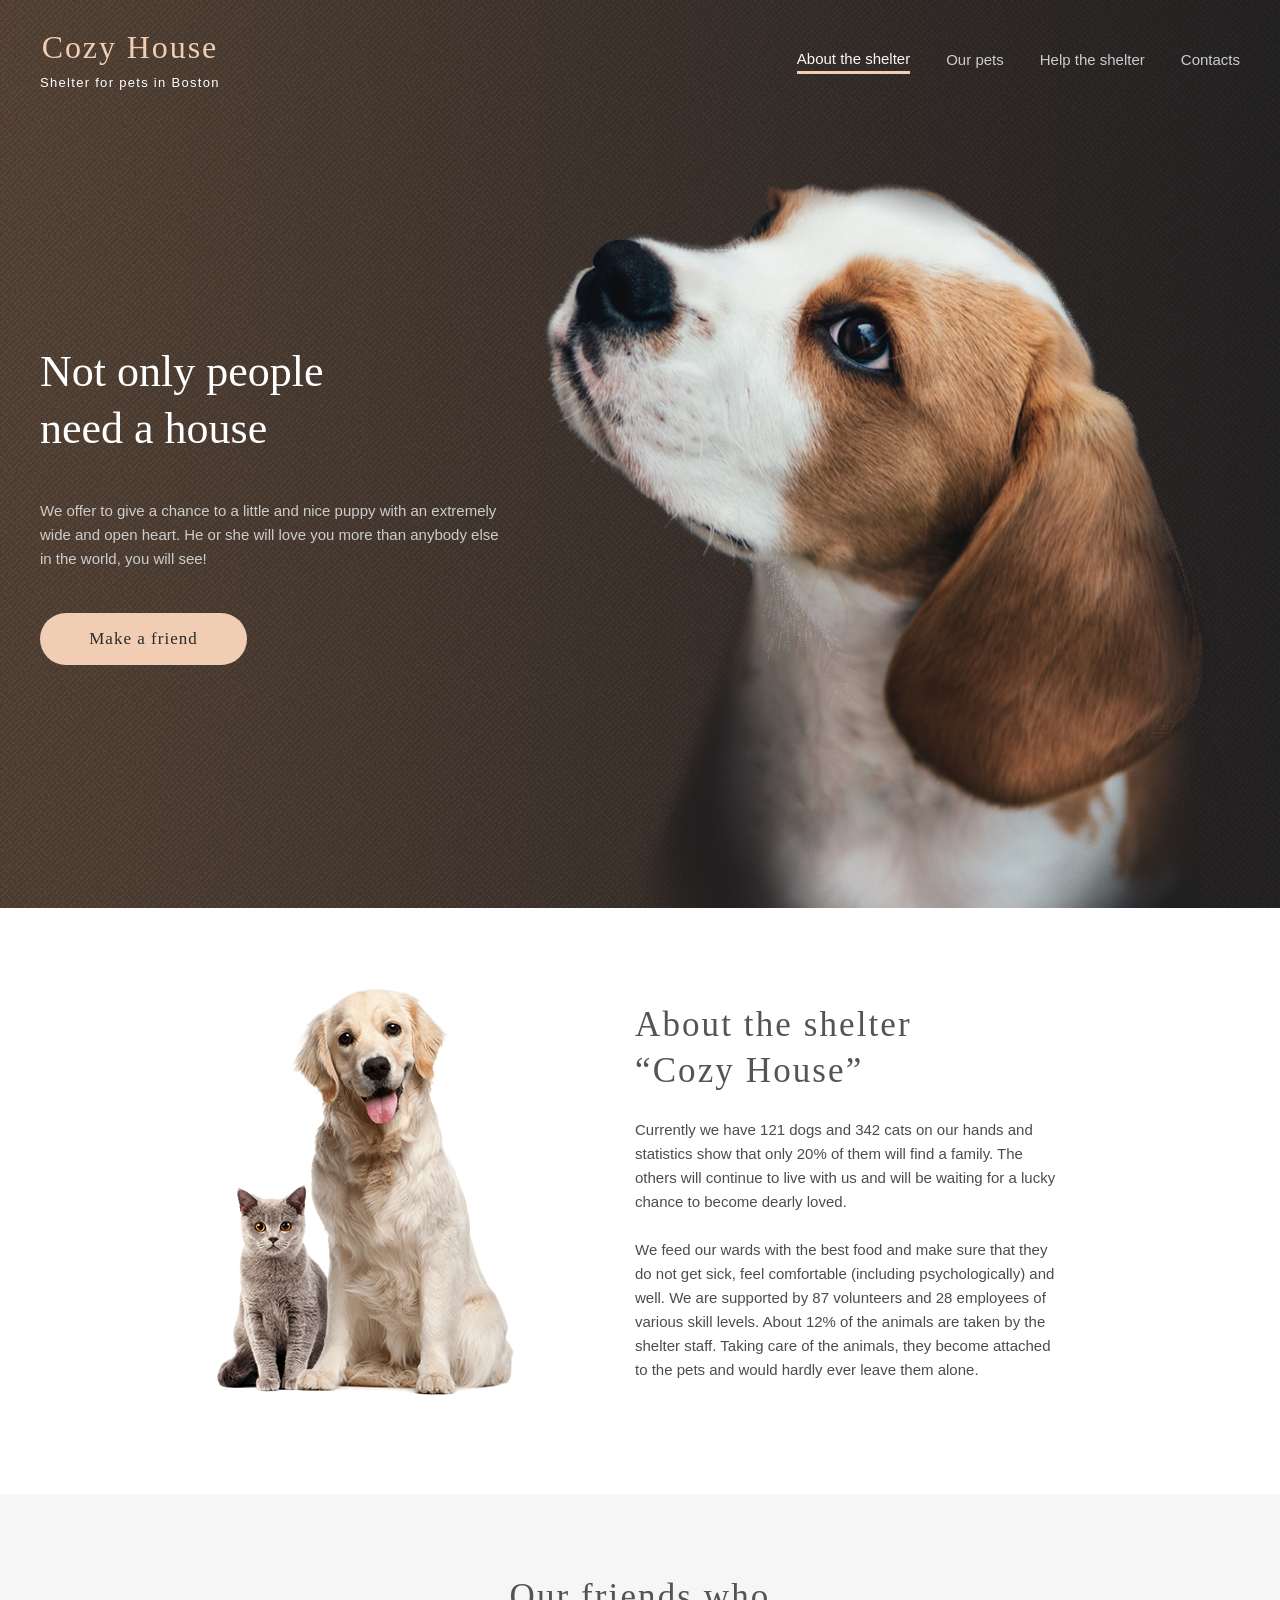
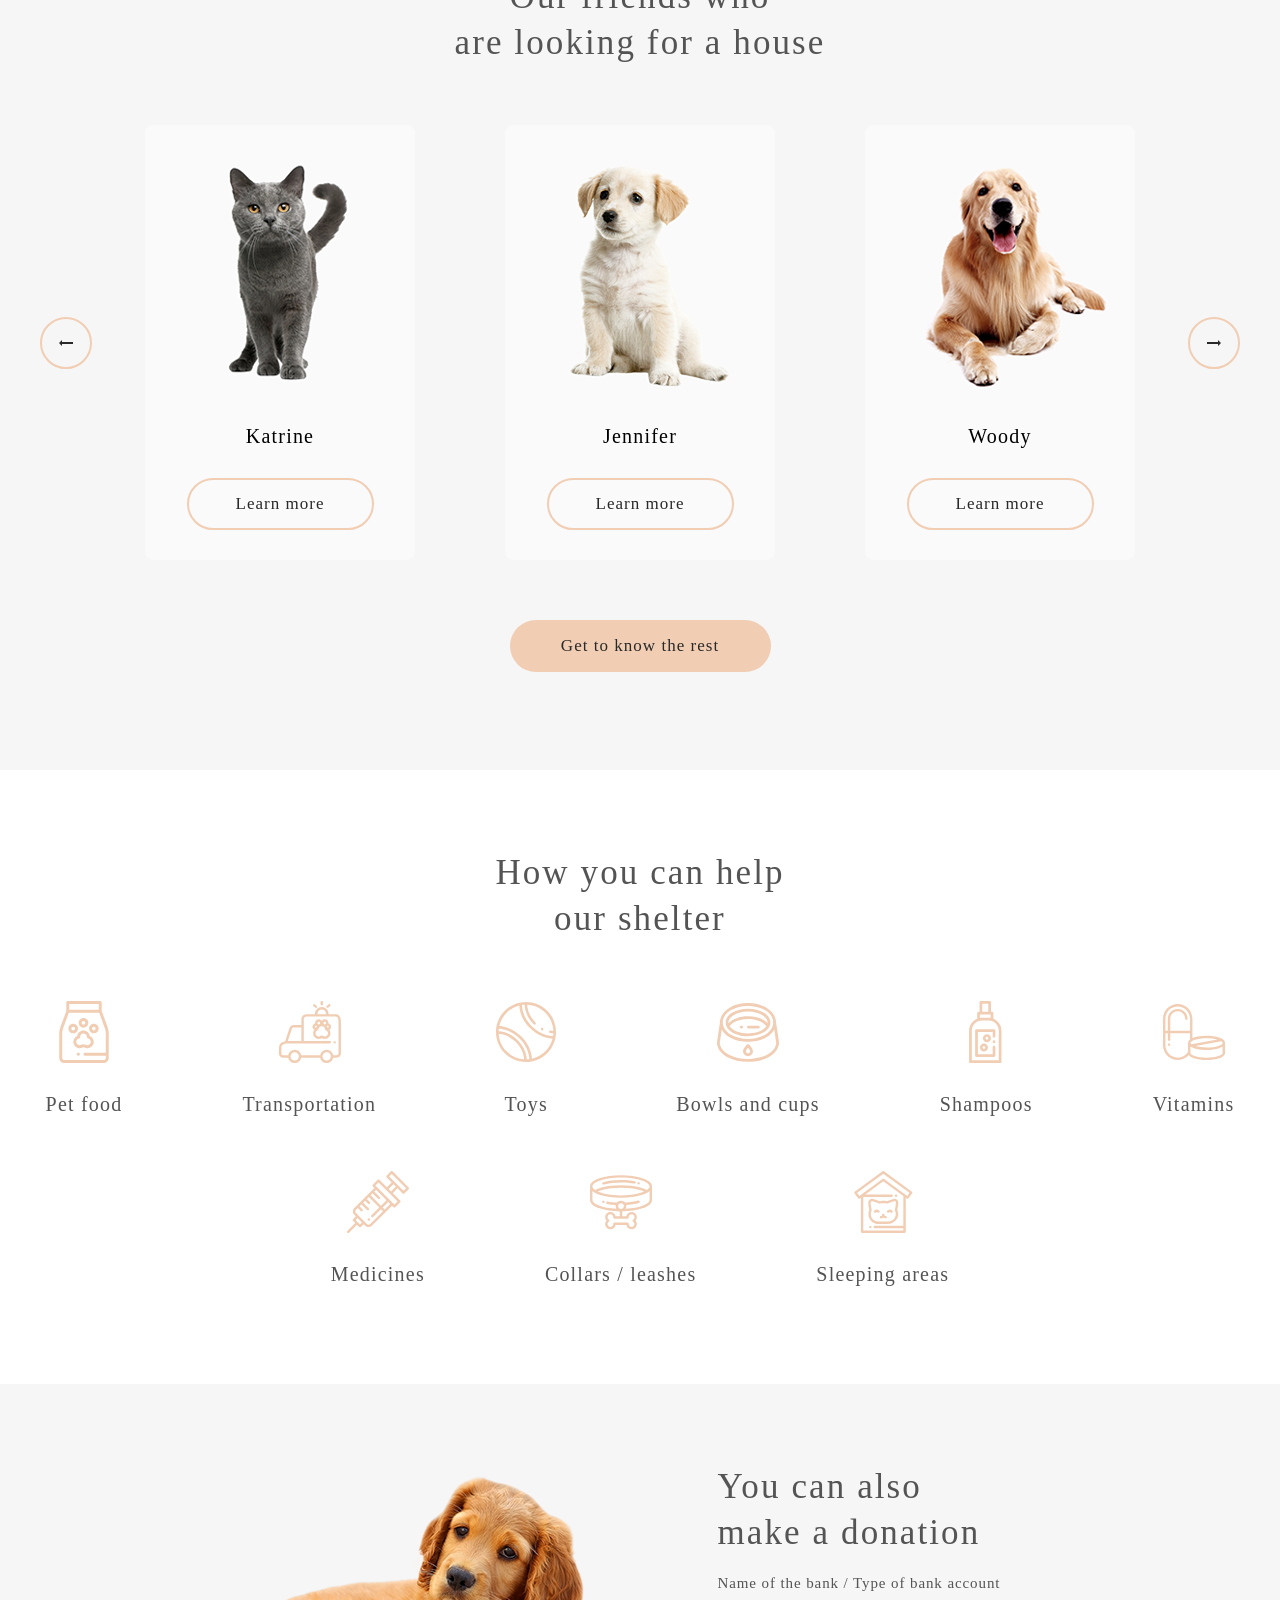
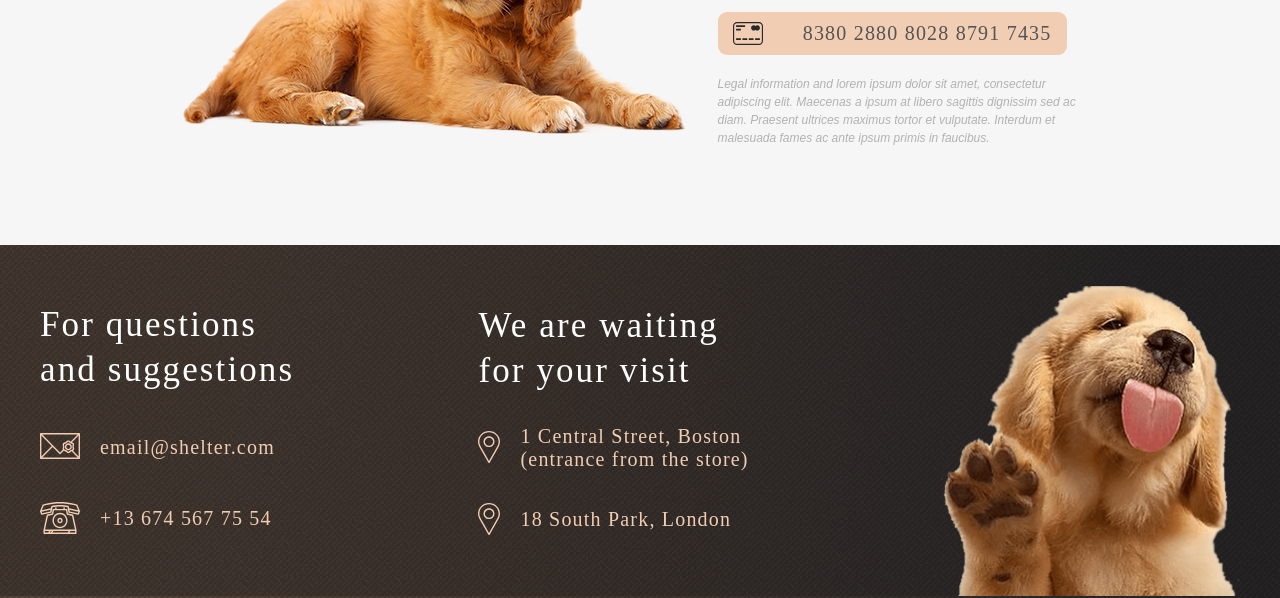
==== commit a53a85ab: "feat: add burger-menu layout (Thu, Apr 06, 2023 04:40:44 PM)" ====
--- a/shelter/pages/main/main.html
+++ b/shelter/pages/main/main.html
@@ -25,22 +25,11 @@
           <li class="nav__item"><a class="nav__link" href="#contacts">Contacts</a></li>
         </ul>
       </nav>
-      <!-- <span class="burger_shadow"></span> -->
       <span class="burger">
         <span class="burger__line"></span>
         <span class="burger__line"></span>
         <span class="burger__line"></span>
       </span>
-      <!-- <div class="burger-menu">
-        <nav class="nav nav__burger">
-          <ul class="nav__list">
-            <li class="nav__item nav__item_active"><a class="nav__link" href="">About the shelter</a></li>
-            <li class="nav__item"><a class="nav__link" href="../pets/pets.html">Our pets</a></li>
-            <li class="nav__item"><a class="nav__link" href="#donation">Help the shelter</a></li>
-            <li class="nav__item"><a class="nav__link" href="#contacts">Contacts</a></li>
-          </ul>
-        </nav>
-      </div> -->
   </header>
   <main class="main">
     <section class="not-only container">
--- a/shelter/stylesheets/pages/main/main.css
+++ b/shelter/stylesheets/pages/main/main.css
@@ -386,6 +386,12 @@
   color: #ffffff;
 }
 
+@media (max-width: 767px) {
+  .h2-title {
+    font-size: 3.5rem;
+  }
+}
+
 @media (max-width: 320px) {
   .h2-title {
     font-size: 2.5rem;
@@ -403,9 +409,15 @@
   color: #545454;
 }
 
-@media (max-width: 768px) {
+@media (max-width: 768px) and (min-width: 320px) {
   .h3-title {
     line-height: 132%;
+  }
+}
+
+@media (max-width: 425px) {
+  .h3-title {
+    font-size: 3rem;
   }
 }
 
@@ -425,9 +437,15 @@
   color: #545454;
 }
 
-@media (max-width: 768px) {
+@media (max-width: 768px) and (min-width: 320px) {
   .h4-title {
     line-height: 80%;
+  }
+}
+
+@media (max-width: 320px) {
+  .h4-title {
+    font-size: 1.5rem;
   }
 }
 
@@ -441,7 +459,15 @@
   color: #545454;
 }
 
+@media (max-width: 320px) {
+  .h5-title {
+    line-height: 160%;
+    letter-spacing: normal;
+  }
+}
+
 .burger {
+  position: relative;
   display: none;
   -webkit-box-orient: vertical;
   -webkit-box-direction: normal;
@@ -452,6 +478,29 @@
           justify-content: space-between;
   width: 30px;
   height: 22px;
+  -webkit-transition: 0.2s;
+  transition: 0.2s;
+  z-index: 1;
+}
+
+.burger::before {
+  content: "";
+  width: 100vw;
+  height: 100vh;
+  position: absolute;
+  top: -49px;
+  bottom: 0;
+  right: 0;
+  background-color: #292929;
+  opacity: 0.6;
+  z-index: -1;
+}
+
+.burger_active {
+  -webkit-transition: 0.2s;
+  transition: 0.2s;
+  -webkit-transform: rotate(90deg);
+          transform: rotate(90deg);
 }
 
 @media (max-width: 767px) {
@@ -555,10 +604,28 @@
   transition: 0.5s;
 }
 
+@media (max-width: 300px) {
+  .pet-card {
+    max-width: 95vw;
+    width: 100%;
+  }
+}
+
 .pet-card__img {
-  width: 270px;
-  height: 270px;
+  max-width: 270px;
+  max-height: 270px;
   border-radius: 9px 9px 0px 0px;
+}
+
+@media (max-width: 300px) {
+  .pet-card__img {
+    max-width: calc(300 - 1%);
+  }
+}
+
+.pet-card__img img {
+  width: 100%;
+  height: 100%;
 }
 
 .pet-card__title {
@@ -606,7 +673,15 @@
   }
 }
 
-@media (max-width: 768px) {
+@media (max-width: 1279px) {
+  .container {
+    margin-left: 30px;
+    margin-right: 30px;
+    max-width: calc(100% - 5%);
+  }
+}
+
+@media (max-width: 768px) and (min-width: 320px) {
   .container {
     max-width: 708px;
     margin-left: 30px;
@@ -630,6 +705,20 @@
           justify-content: space-between;
   margin-top: 30px;
   margin-bottom: 0;
+}
+
+@media (max-width: 1000px) {
+  .header {
+    width: auto;
+  }
+}
+
+@media (max-width: 767px) {
+  .header {
+    -webkit-box-align: center;
+        -ms-flex-align: center;
+            align-items: center;
+  }
 }
 
 @media (max-width: 320px) {
@@ -679,12 +768,20 @@
   -webkit-box-pack: center;
       -ms-flex-pack: center;
           justify-content: center;
-  width: 443px;
 }
 
 @media (max-width: 767px) {
   .nav {
     display: none;
+    position: absolute;
+    top: 0;
+    right: -320px;
+    max-width: 320px;
+    width: 100%;
+    height: 100vh;
+    background-color: #292929;
+    -webkit-transition: 0.2s;
+    transition: 0.2s;
   }
 }
 
@@ -698,11 +795,23 @@
   -webkit-box-align: center;
       -ms-flex-align: center;
           align-items: center;
+  -webkit-column-gap: 36px;
+          column-gap: 36px;
   list-style: none;
 }
 
+@media (max-width: 767px) {
+  .nav__list {
+    -webkit-box-orient: vertical;
+    -webkit-box-direction: normal;
+        -ms-flex-direction: column;
+            flex-direction: column;
+    row-gap: 40px;
+    z-index: 2;
+  }
+}
+
 .nav__item {
-  height: 27px;
   -webkit-box-sizing: border-box;
           box-sizing: border-box;
   -webkit-transition: 0.1s;
@@ -749,6 +858,12 @@
   color: #cdcdcd;
 }
 
+@media (max-width: 767px) {
+  .nav__link {
+    font-size: 3.2rem;
+  }
+}
+
 .footer {
   display: -webkit-box;
   display: -ms-flexbox;
@@ -758,13 +873,14 @@
           justify-content: space-between;
   margin-top: 41px;
   margin-bottom: 0;
+  width: auto;
 }
 
 .footer a {
   text-decoration: none;
 }
 
-@media (max-width: 768px) {
+@media (max-width: 920px) {
   .footer {
     -ms-flex-wrap: wrap;
         flex-wrap: wrap;
@@ -778,8 +894,27 @@
   }
 }
 
+@media (max-width: 320px) {
+  .footer {
+    row-gap: 40px;
+  }
+}
+
 .footer__title {
   color: #ffffff;
+}
+
+@media (max-width: 320px) {
+  .footer__title {
+    -ms-flex-item-align: center;
+        -ms-grid-row-align: center;
+        align-self: center;
+    max-width: 294px;
+    text-align: center;
+  }
+  .footer__title br {
+    display: none;
+  }
 }
 
 .footer__text {
@@ -814,9 +949,19 @@
   height: 234px;
 }
 
-@media (max-width: 768px) {
+@media (max-width: 768px) and (min-width: 320px) {
   .footer-contacts {
     margin-top: 0;
+  }
+}
+
+@media (max-width: 320px) {
+  .footer-contacts {
+    -webkit-box-align: center;
+        -ms-flex-align: center;
+            align-items: center;
+    padding: 0;
+    height: 208px;
   }
 }
 
@@ -859,9 +1004,17 @@
   height: 234px;
 }
 
-@media (max-width: 768px) {
+@media (max-width: 768px) and (min-width: 320px) {
   .footer-location {
     margin-top: 0;
+  }
+}
+
+@media (max-width: 320px) {
+  .footer-location {
+    padding: 0;
+    width: 100%;
+    height: 222px;
   }
 }
 
@@ -883,6 +1036,13 @@
 .footer-dog {
   max-width: 300px;
   max-height: 310px;
+}
+
+@media (max-width: 320px) {
+  .footer-dog {
+    max-width: 260px;
+    max-height: 269px;
+  }
 }
 
 .footer-dog__img {
@@ -929,7 +1089,7 @@
   margin-bottom: 0;
 }
 
-@media (max-width: 768px) {
+@media (max-width: 768px) and (min-width: 320px) {
   .not-only {
     -webkit-box-orient: vertical;
     -webkit-box-direction: normal;
@@ -939,6 +1099,12 @@
         -ms-flex-align: center;
             align-items: center;
     margin-top: 60px;
+  }
+}
+
+@media (max-width: 767px) {
+  .not-only {
+    width: auto;
   }
 }
 
@@ -958,9 +1124,21 @@
   height: 322px;
 }
 
-@media (max-width: 768px) {
+@media (max-width: 1279px) {
+  .not-only__content {
+    margin-top: 13%;
+  }
+}
+
+@media (max-width: 768px) and (min-width: 320px) {
   .not-only__content {
     margin-top: 0;
+  }
+}
+
+@media (max-width: 767px) {
+  .not-only__content {
+    max-width: 75vw;
   }
 }
 
@@ -976,6 +1154,12 @@
 
 .not-only__title {
   width: 310px;
+}
+
+@media (max-width: 767px) {
+  .not-only__title {
+    max-width: 260px;
+  }
 }
 
 @media (max-width: 320px) {
@@ -1006,7 +1190,7 @@
   background-color: #f1cdb3;
 }
 
-@media (max-width: 768px) {
+@media (max-width: 768px) and (min-width: 320px) {
   .not-only__btn {
     -ms-flex-item-align: center;
         -ms-grid-row-align: center;
@@ -1019,7 +1203,7 @@
   max-height: 728px;
 }
 
-@media (max-width: 768px) {
+@media (max-width: 768px) and (min-width: 320px) {
   .not-only__img {
     -ms-flex-item-align: end;
         align-self: flex-end;
@@ -1029,8 +1213,20 @@
   }
 }
 
-@media (max-width: 320px) {
+@media (max-width: 767px) {
   .not-only__img {
+    -ms-flex-item-align: center;
+        -ms-grid-row-align: center;
+        align-self: center;
+    max-width: 320px;
+  }
+}
+
+@media (max-width: 320px) {
+  .not-only__img {
+    -ms-flex-item-align: end;
+        -ms-grid-row-align: end;
+        align-self: end;
     margin-top: 105px;
     max-width: 260px;
     max-height: 272px;
@@ -1056,13 +1252,19 @@
           column-gap: 120px;
 }
 
-@media (max-width: 768px) {
+@media (max-width: 768px) and (min-width: 320px) {
   .about__container {
     -webkit-box-orient: vertical;
     -webkit-box-direction: reverse;
         -ms-flex-direction: column-reverse;
             flex-direction: column-reverse;
     row-gap: 80px;
+  }
+}
+
+@media (max-width: 320px) {
+  .about__container {
+    row-gap: 42px;
   }
 }
 
@@ -1094,8 +1296,15 @@
   -webkit-box-pack: justify;
       -ms-flex-pack: justify;
           justify-content: space-between;
-  width: 430px;
+  max-width: 430px;
   height: 380px;
+}
+
+@media (max-width: 767px) {
+  .about__content {
+    max-width: 300px;
+    height: calc(380px + 15vw);
+  }
 }
 
 @media (max-width: 320px) {
@@ -1110,6 +1319,16 @@
 
 .about__title {
   width: 370px;
+}
+
+@media (max-width: 767px) {
+  .about__title {
+    -ms-flex-item-align: center;
+        -ms-grid-row-align: center;
+        align-self: center;
+    max-width: 75vw;
+    text-align: center;
+  }
 }
 
 @media (max-width: 320px) {
@@ -1126,6 +1345,13 @@
   line-height: 160%;
   font-family: Arial;
   color: #4c4c4c;
+}
+
+@media (max-width: 320px) {
+  .about__text {
+    margin: 0 15px;
+    text-align: justify;
+  }
 }
 
 .friends__container {
@@ -1145,6 +1371,12 @@
   row-gap: 60px;
 }
 
+@media (max-width: 320px) {
+  .friends__container {
+    row-gap: 42px;
+  }
+}
+
 .friends__title {
   text-align: center;
 }
@@ -1162,14 +1394,25 @@
   width: 100%;
 }
 
-@media (max-width: 320px) {
+@media (max-width: 425px) {
   .friends__content {
-    -webkit-box-orient: vertical;
-    -webkit-box-direction: normal;
-        -ms-flex-direction: column;
-            flex-direction: column;
     -ms-flex-wrap: wrap;
         flex-wrap: wrap;
+    -webkit-box-pack: center;
+        -ms-flex-pack: center;
+            justify-content: center;
+    gap: 20px 80px;
+  }
+}
+
+@media (max-width: 320px) {
+  .friends__content {
+    -ms-flex-wrap: wrap;
+        flex-wrap: wrap;
+    -webkit-box-pack: center;
+        -ms-flex-pack: center;
+            justify-content: center;
+    gap: 20px 80px;
   }
 }
 
@@ -1184,22 +1427,64 @@
   width: 100%;
 }
 
-@media (max-width: 768px) {
+@media (max-width: 1279px) {
   .friends__pets {
-    max-width: 580px;
+    -webkit-box-pack: space-evenly;
+        -ms-flex-pack: space-evenly;
+            justify-content: space-evenly;
+    max-width: 80vw;
+  }
+}
+
+@media (max-width: 1000px) {
+  .friends__pets {
+    -webkit-box-pack: space-evenly;
+        -ms-flex-pack: space-evenly;
+            justify-content: space-evenly;
+    max-width: 80vw;
   }
   .friends__pets .pet-card:nth-child(3) {
     display: none;
   }
 }
 
-@media (max-width: 320px) {
+@media (max-width: 768px) and (min-width: 320px) {
+  .friends__pets {
+    -webkit-box-pack: justify;
+        -ms-flex-pack: justify;
+            justify-content: space-between;
+    max-width: 580px;
+  }
+}
+
+@media (max-width: 767px) {
+  .friends__pets {
+    -webkit-box-pack: space-evenly;
+        -ms-flex-pack: space-evenly;
+            justify-content: space-evenly;
+    max-width: 70vw;
+  }
+  .friends__pets .pet-card:nth-child(n+2) {
+    display: none;
+  }
+}
+
+@media (max-width: 425px) {
   .friends__pets {
     -webkit-box-ordinal-group: 0;
         -ms-flex-order: -1;
             order: -1;
   }
-  .friends__pets .pet-card:nth-child(2) {
+}
+
+@media (max-width: 320px) {
+  .friends__pets {
+    -webkit-box-ordinal-group: 0;
+        -ms-flex-order: -1;
+            order: -1;
+    max-width: 270px;
+  }
+  .friends__pets .pet-card:nth-child(n+2) {
     display: none;
   }
 }
@@ -1229,6 +1514,22 @@
   row-gap: 60px;
 }
 
+@media (max-width: 320px) {
+  .help__container {
+    margin-left: 15px;
+    margin-right: 15px;
+  }
+}
+
+@media (max-width: 320px) {
+  .help__container {
+    -webkit-box-pack: justify;
+        -ms-flex-pack: justify;
+            justify-content: space-between;
+    row-gap: 42px;
+  }
+}
+
 .help__title {
   text-align: center;
 }
@@ -1247,10 +1548,20 @@
           column-gap: 120px;
 }
 
-@media (max-width: 768px) {
+@media (max-width: 768px) and (min-width: 320px) {
   .help-card__content {
     -webkit-column-gap: 60px;
             column-gap: 60px;
+  }
+}
+
+@media (max-width: 320px) {
+  .help-card__content {
+    -webkit-box-pack: start;
+        -ms-flex-pack: start;
+            justify-content: start;
+    gap: 30px;
+    max-width: 290px;
   }
 }
 
@@ -1268,11 +1579,31 @@
   row-gap: 30px;
 }
 
-@media (max-width: 768px) {
+@media (max-width: 768px) and (min-width: 320px) {
   .help-card {
     width: 170px;
     height: 113px;
   }
+}
+
+@media (max-width: 320px) {
+  .help-card {
+    row-gap: 20px;
+    width: 130px;
+    height: 87px;
+  }
+}
+
+@media (max-width: 320px) {
+  .help-card__icon {
+    max-width: 50px;
+    max-height: 50px;
+  }
+}
+
+.help-card__icon-img {
+  width: 100%;
+  height: 100%;
 }
 
 .donation__container {
@@ -1289,7 +1620,7 @@
           column-gap: 30px;
 }
 
-@media (max-width: 768px) {
+@media (max-width: 768px) and (min-width: 320px) {
   .donation__container {
     -webkit-box-orient: vertical;
     -webkit-box-direction: reverse;
@@ -1299,9 +1630,22 @@
   }
 }
 
+@media (max-width: 320px) {
+  .donation__container {
+    row-gap: 42px;
+  }
+}
+
 .donation__img {
   max-width: 505px;
   max-height: 261px;
+}
+
+@media (max-width: 320px) {
+  .donation__img {
+    max-width: 260px;
+    max-height: 135px;
+  }
 }
 
 .donation__img-dog {
@@ -1320,8 +1664,39 @@
   -webkit-box-align: start;
       -ms-flex-align: start;
           align-items: flex-start;
-  width: 380px;
+  max-width: 380px;
   row-gap: 20px;
+}
+
+@media (max-width: 425px) {
+  .donation-info {
+    -webkit-box-align: center;
+        -ms-flex-align: center;
+            align-items: center;
+    max-width: 320px;
+  }
+}
+
+@media (max-width: 320px) {
+  .donation-info {
+    -webkit-box-align: center;
+        -ms-flex-align: center;
+            align-items: center;
+    max-width: 300px;
+  }
+}
+
+@media (max-width: 425px) {
+  .donation-info__title {
+    text-align: center;
+  }
+}
+
+@media (max-width: 320px) {
+  .donation-info__title {
+    text-align: center;
+    line-height: 121%;
+  }
 }
 
 .credit-card {
@@ -1350,10 +1725,22 @@
   transition: 0.2s;
 }
 
+@media (max-width: 425px) {
+  .credit-card {
+    max-width: 280px;
+  }
+}
+
+@media (max-width: 320px) {
+  .credit-card {
+    max-width: 251px;
+  }
+}
+
 .credit-card__text {
   font-style: normal;
   font-weight: 400;
-  font-size: 20px;
+  font-size: 2rem;
   line-height: 115%;
   font-family: 'Georgia';
   letter-spacing: 0.06em;
@@ -1363,12 +1750,37 @@
           align-items: center;
 }
 
+@media (max-width: 425px) {
+  .credit-card__text {
+    font-style: normal;
+    font-weight: 400;
+    font-size: 1.7rem;
+    line-height: 112%;
+  }
+}
+
+@media (max-width: 320px) {
+  .credit-card__text {
+    font-style: normal;
+    font-weight: 400;
+    font-size: 1.5rem;
+    line-height: 110%;
+  }
+}
+
 .donation-info__text {
   font-style: italic;
   font-weight: 400;
-  font-size: 12px;
-  line-height: 18px;
+  font-size: 1.2rem;
+  line-height: 1.8rem;
   font-family: 'Arial';
   color: #B2B2B2;
 }
+
+@media (max-width: 320px) {
+  .donation-info__text {
+    max-width: 280px;
+    text-align: justify;
+  }
+}
 /*# sourceMappingURL=main.css.map */
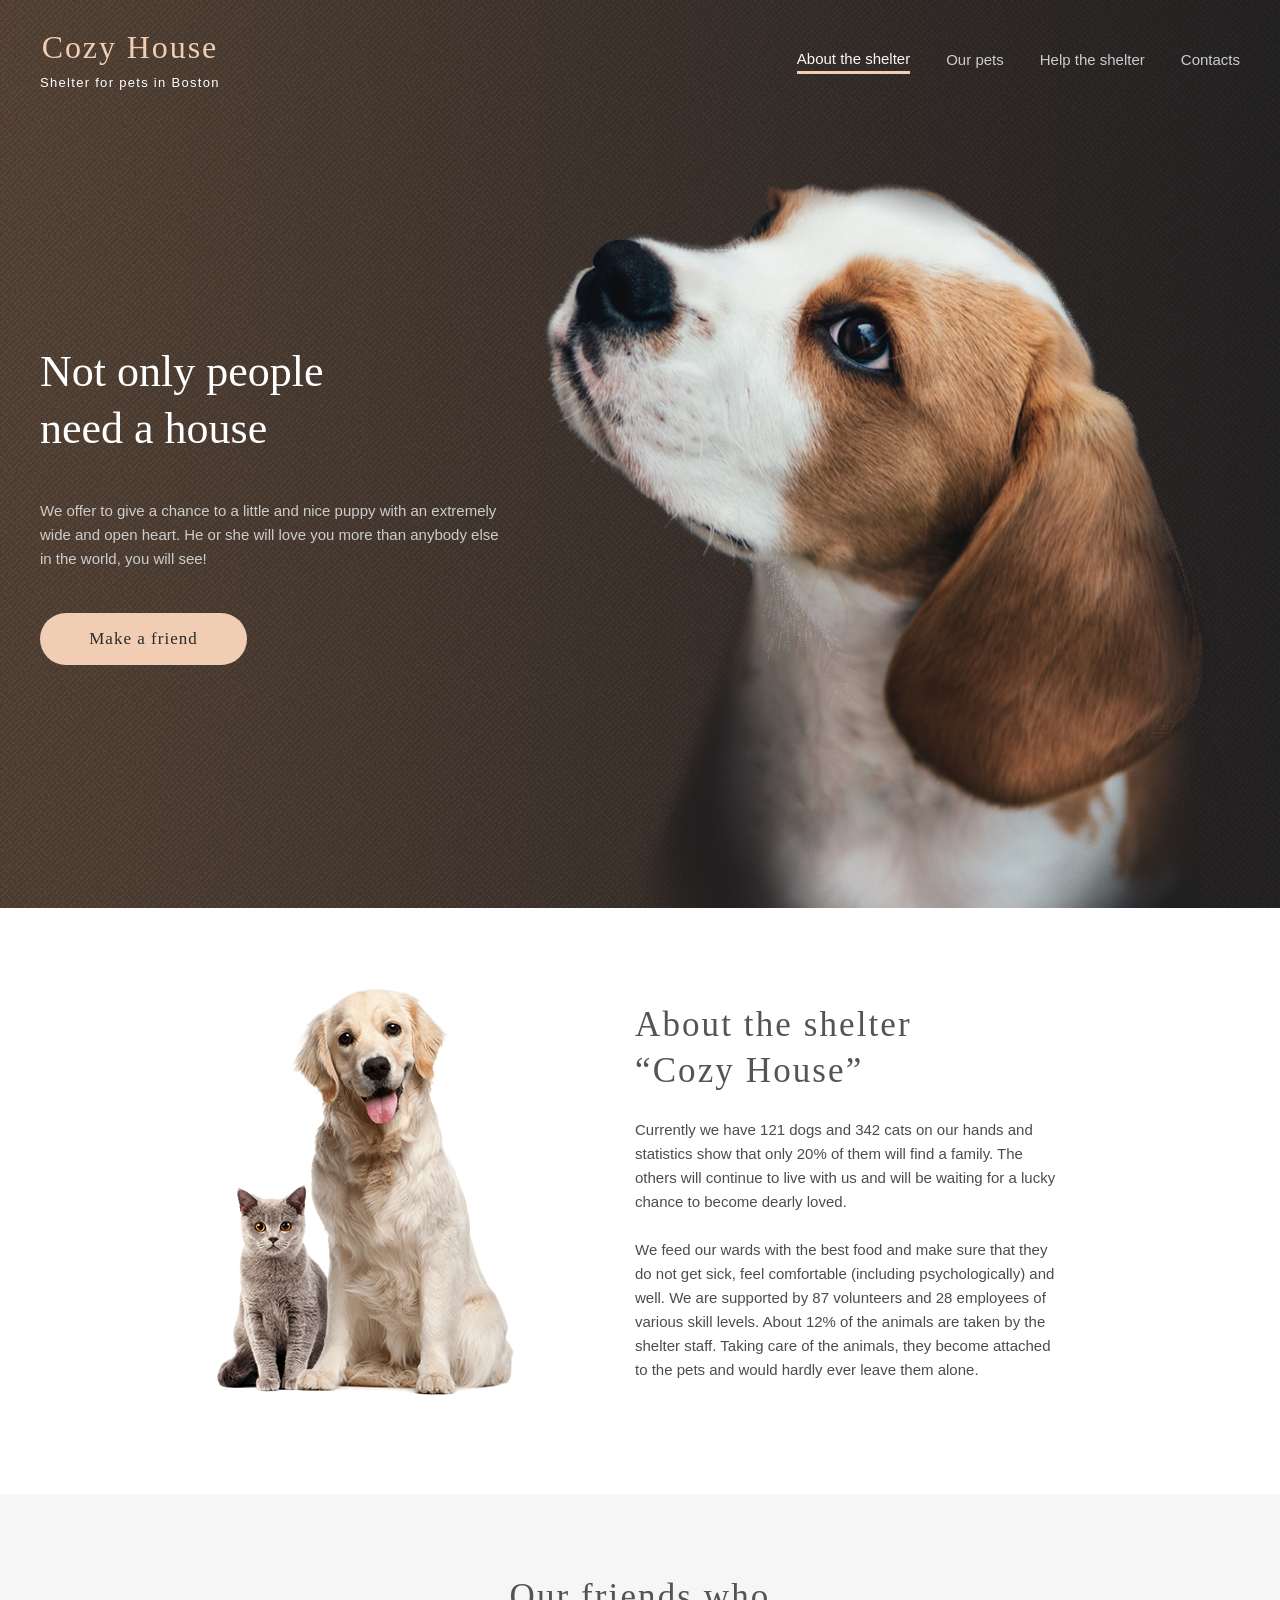
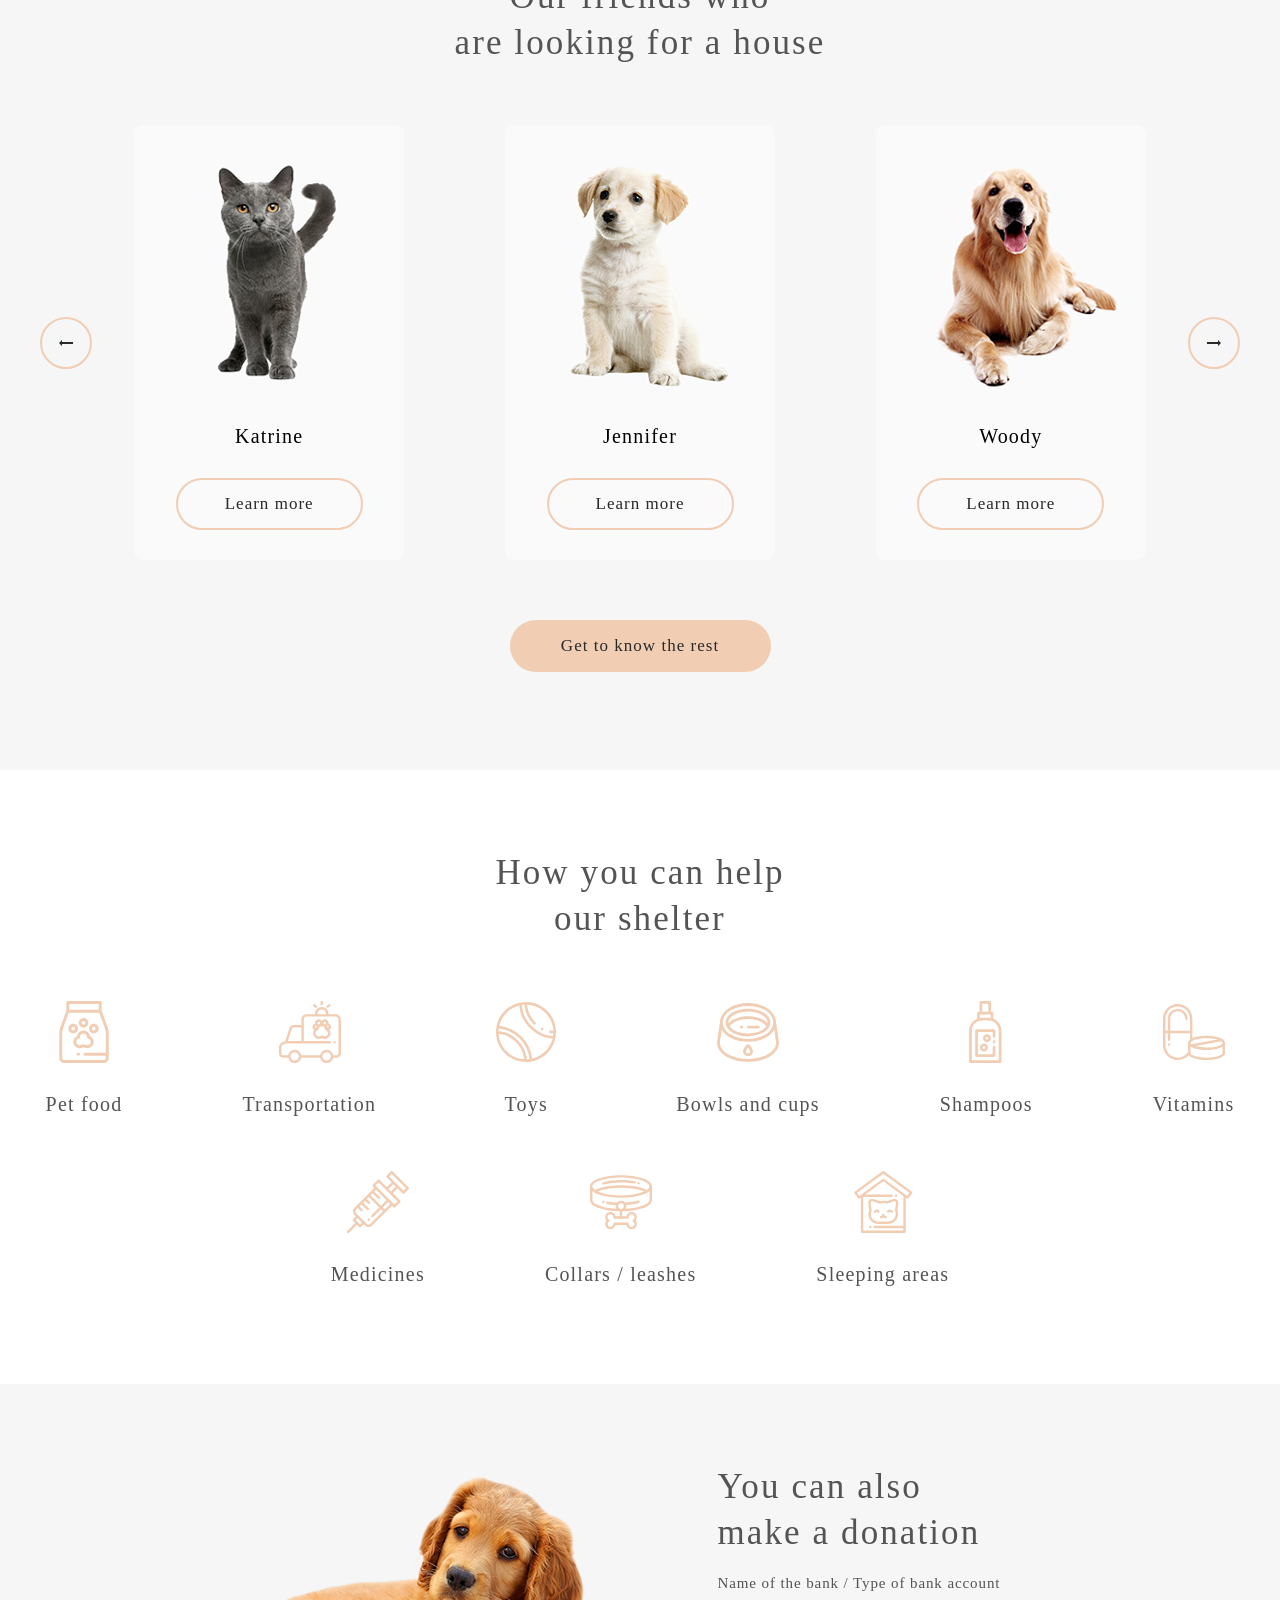
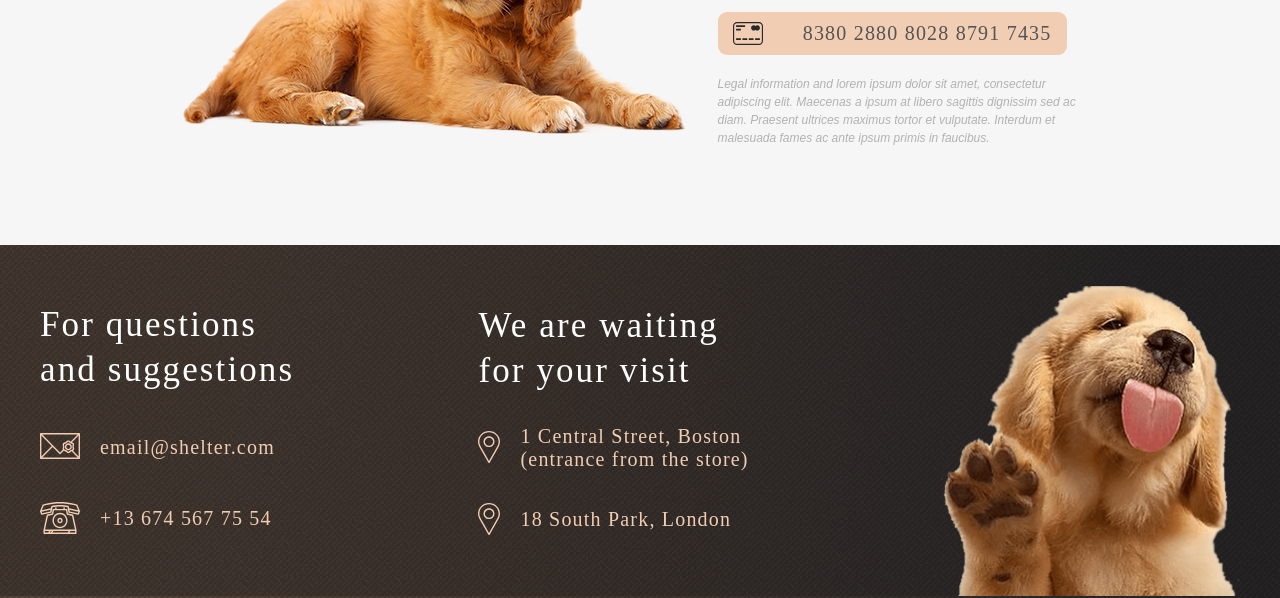
==== commit 8bb285eb: "Merge branch 'shelter-part3' of github.com:rolling-scopes-school/crioblin-JSFE2023Q1 into shelter-pa" ====
--- a/shelter/pages/main/main.html
+++ b/shelter/pages/main/main.html
@@ -7,7 +7,8 @@
   <title>Shelter</title>
   <link href="../../stylesheets/pages/main/main.css" rel="stylesheet">
   <link rel="icon" type="image/x-icon" href="../../assets/icons/favicon.ico">
-  <script src="../../scripts/main.js"></script>
+  <script async type="module" src="../../scripts/main.js"></script>
+  <!-- <script async src="../../scripts/card.js"></script> -->
 </head>
 <body>
   <header class="header container">
@@ -72,28 +73,53 @@
               <path d="M0 4V2L11 2V0L14 3L11 6V4L0 4Z" fill="#292929"/>
             </svg>           
           </button>
-          <div class="friends__pets">
-            <div class="pet-card">
-              <div class="pet-card__img">
-                <img src="../../assets/images/cards/pets-katrine.png" alt="cat">
-              </div>
-              <div class="pet-card__title">Katrine</div>
-              <button class="pet-card__btn btn">Learn more</button>
-            </div>
-            <div class="pet-card">
-              <div class="pet-card__img">
-                <img src="../../assets/images/cards/pets-jennifer.png" alt="dog">
-              </div>
-              <div class="pet-card__title">Jennifer</div>
-              <button class="pet-card__btn btn">Learn more</button>
-            </div>
-            <div class="pet-card">
-              <div class="pet-card__img">
-                <img src="../../assets/images/cards/pets-woody.png" alt="dog">
-              </div>
-              <div class="pet-card__title">Woody</div>
-              <button class="pet-card__btn btn">Learn more</button>
-            </div>
+          <div class="slider-container">
+            <div class="friends__pets">
+              <div class="pet-card">
+                <div class="pet-card__img">
+                  <img src="../../assets/images/cards/pets-katrine.png" alt="cat">
+                </div>
+                <div class="pet-card__title">Katrine</div>
+                <button class="pet-card__btn btn">Learn more</button>
+              </div>
+              <div class="pet-card">
+                <div class="pet-card__img">
+                  <img src="../../assets/images/cards/pets-jennifer.png" alt="dog">
+                </div>
+                <div class="pet-card__title">Jennifer</div>
+                <button class="pet-card__btn btn">Learn more</button>
+              </div>
+              <div class="pet-card">
+                <div class="pet-card__img">
+                  <img src="../../assets/images/cards/pets-woody.png" alt="dog">
+                </div>
+                <div class="pet-card__title">Woody</div>
+                <button class="pet-card__btn btn">Learn more</button>
+              </div>
+            </div>
+            <!-- <div class="friends__pets friends__pets_slide-right">
+              <div class="pet-card">
+                <div class="pet-card__img">
+                  <img src="../../assets/images/cards/pets-katrine.png" alt="cat">
+                </div>
+                <div class="pet-card__title">Katrine</div>
+                <button class="pet-card__btn btn">Learn more</button>
+              </div>
+              <div class="pet-card">
+                <div class="pet-card__img">
+                  <img src="../../assets/images/cards/pets-jennifer.png" alt="dog">
+                </div>
+                <div class="pet-card__title">Jennifer</div>
+                <button class="pet-card__btn btn">Learn more</button>
+              </div>
+              <div class="pet-card">
+                <div class="pet-card__img">
+                  <img src="../../assets/images/cards/pets-woody.png" alt="dog">
+                </div>
+                <div class="pet-card__title">Woody</div>
+                <button class="pet-card__btn btn">Learn more</button>
+              </div>
+            </div> -->
           </div>
           <button class="right-arrow__btn arrow-btn">
             <svg width="14" height="6" viewBox="0 0 14 6" fill="none" xmlns="http://www.w3.org/2000/svg">
--- a/shelter/stylesheets/pages/main/main.css
+++ b/shelter/stylesheets/pages/main/main.css
@@ -478,27 +478,14 @@
           justify-content: space-between;
   width: 30px;
   height: 22px;
-  -webkit-transition: 0.2s;
-  transition: 0.2s;
+  -webkit-transition: 0.5s;
+  transition: 0.5s;
   z-index: 1;
 }
 
-.burger::before {
-  content: "";
-  width: 100vw;
-  height: 100vh;
-  position: absolute;
-  top: -49px;
-  bottom: 0;
-  right: 0;
-  background-color: #292929;
-  opacity: 0.6;
-  z-index: -1;
-}
-
 .burger_active {
-  -webkit-transition: 0.2s;
-  transition: 0.2s;
+  -webkit-transition: 0.5s;
+  transition: 0.5s;
   -webkit-transform: rotate(90deg);
           transform: rotate(90deg);
 }
@@ -550,6 +537,18 @@
 }
 
 .arrow-btn {
+  display: -webkit-box;
+  display: -ms-flexbox;
+  display: flex;
+  -webkit-box-flex: 0;
+      -ms-flex: none;
+          flex: none;
+  -webkit-box-align: center;
+      -ms-flex-align: center;
+          align-items: center;
+  -webkit-box-pack: center;
+      -ms-flex-pack: center;
+          justify-content: center;
   width: 52px;
   height: 52px;
   padding: 0;
@@ -569,6 +568,7 @@
 }
 
 .pet-card {
+  position: relative;
   display: -webkit-box;
   display: -ms-flexbox;
   display: flex;
@@ -660,6 +660,22 @@
   background: url(../../../assets/images/noise-transparent.png), radial-gradient(100% 215.42% at 0% 0%, #5b483a 0%, #262425 100%), #211f20;
 }
 
+.body_lock {
+  overflow: hidden;
+  position: relative;
+}
+
+.body_lock::before {
+  content: "";
+  position: absolute;
+  top: 0;
+  right: 0;
+  width: 100vw;
+  height: 100vh;
+  background-color: #292929;
+  opacity: 0.6;
+}
+
 .container {
   margin: 80px auto 98px;
   max-width: 1200px;
@@ -703,8 +719,21 @@
   -webkit-box-pack: justify;
       -ms-flex-pack: justify;
           justify-content: space-between;
-  margin-top: 30px;
+  margin-top: 0;
   margin-bottom: 0;
+  padding-top: 30px;
+}
+
+.header_shadow::before {
+  content: "";
+  position: absolute;
+  top: 0;
+  right: 0;
+  width: 100vw;
+  height: 100vh;
+  background-color: #292929;
+  opacity: 0.6;
+  z-index: 1;
 }
 
 @media (max-width: 1000px) {
@@ -775,13 +804,21 @@
     display: none;
     position: absolute;
     top: 0;
-    right: -320px;
+    right: -100%;
     max-width: 320px;
     width: 100%;
     height: 100vh;
     background-color: #292929;
-    -webkit-transition: 0.2s;
-    transition: 0.2s;
+    -webkit-transition: 0.5s;
+    transition: 0.5s;
+  }
+  .nav_active {
+    display: -webkit-box;
+    display: -ms-flexbox;
+    display: flex;
+  }
+  .nav_active-slide {
+    right: 0;
   }
 }
 
@@ -1394,6 +1431,14 @@
   width: 100%;
 }
 
+@media (max-width: 767px) {
+  .friends__content {
+    -webkit-box-pack: space-evenly;
+        -ms-flex-pack: space-evenly;
+            justify-content: space-evenly;
+  }
+}
+
 @media (max-width: 425px) {
   .friends__content {
     -ms-flex-wrap: wrap;
@@ -1401,7 +1446,7 @@
     -webkit-box-pack: center;
         -ms-flex-pack: center;
             justify-content: center;
-    gap: 20px 80px;
+    gap: 20px 105px;
   }
 }
 
@@ -1416,15 +1461,71 @@
   }
 }
 
+.slider-container {
+  display: -webkit-box;
+  display: -ms-flexbox;
+  display: flex;
+  max-width: 1150px;
+  width: 100%;
+  overflow: hidden;
+}
+
+@media (max-width: 1000px) {
+  .slider-container {
+    max-width: 80%;
+  }
+  .slider-container .pet-card:nth-child(3) {
+    display: none;
+  }
+}
+
+@media (max-width: 768px) and (min-width: 320px) {
+  .slider-container {
+    max-width: 580px;
+  }
+}
+
+@media (max-width: 767px) {
+  .slider-container {
+    max-width: 270px;
+  }
+}
+
+@media (max-width: 425px) {
+  .slider-container {
+    -webkit-box-ordinal-group: 0;
+        -ms-flex-order: -1;
+            order: -1;
+  }
+}
+
+@media (max-width: 320px) {
+  .slider-container {
+    -webkit-box-ordinal-group: 0;
+        -ms-flex-order: -1;
+            order: -1;
+    max-width: 270px;
+  }
+}
+
 .friends__pets {
-  display: -webkit-box;
-  display: -ms-flexbox;
-  display: flex;
-  -webkit-box-pack: justify;
-      -ms-flex-pack: justify;
-          justify-content: space-between;
-  max-width: 990px;
+  position: relative;
+  left: 0;
+  right: 0;
+  display: -webkit-box;
+  display: -ms-flexbox;
+  display: flex;
+  -webkit-box-flex: 0;
+      -ms-flex: none;
+          flex: none;
+  -webkit-box-pack: center;
+      -ms-flex-pack: center;
+          justify-content: center;
+  -webkit-column-gap: 9.2%;
+          column-gap: 9.2%;
   width: 100%;
+  -webkit-transition: 1s;
+  transition: 1s;
 }
 
 @media (max-width: 1279px) {
@@ -1432,7 +1533,8 @@
     -webkit-box-pack: space-evenly;
         -ms-flex-pack: space-evenly;
             justify-content: space-evenly;
-    max-width: 80vw;
+    -webkit-column-gap: 0;
+            column-gap: 0;
   }
 }
 
@@ -1462,31 +1564,39 @@
     -webkit-box-pack: space-evenly;
         -ms-flex-pack: space-evenly;
             justify-content: space-evenly;
-    max-width: 70vw;
+    max-width: none;
+    width: auto;
   }
   .friends__pets .pet-card:nth-child(n+2) {
     display: none;
   }
 }
 
-@media (max-width: 425px) {
+@media (max-width: 320px) {
   .friends__pets {
-    -webkit-box-ordinal-group: 0;
-        -ms-flex-order: -1;
-            order: -1;
-  }
-}
-
-@media (max-width: 320px) {
-  .friends__pets {
-    -webkit-box-ordinal-group: 0;
-        -ms-flex-order: -1;
-            order: -1;
     max-width: 270px;
   }
   .friends__pets .pet-card:nth-child(n+2) {
     display: none;
   }
+}
+
+.friends__pets_slide-left {
+  margin-left: -100%;
+  -webkit-transition: 1s;
+  transition: 1s;
+}
+
+.friends__pets_slide-right {
+  margin-left: 0;
+  -webkit-transition: 1s;
+  transition: 1s;
+}
+
+.friends__pets_slide-hidden {
+  margin-left: -100%;
+  -webkit-transition: 1s;
+  transition: 1s;
 }
 
 .left-arrow__btn {
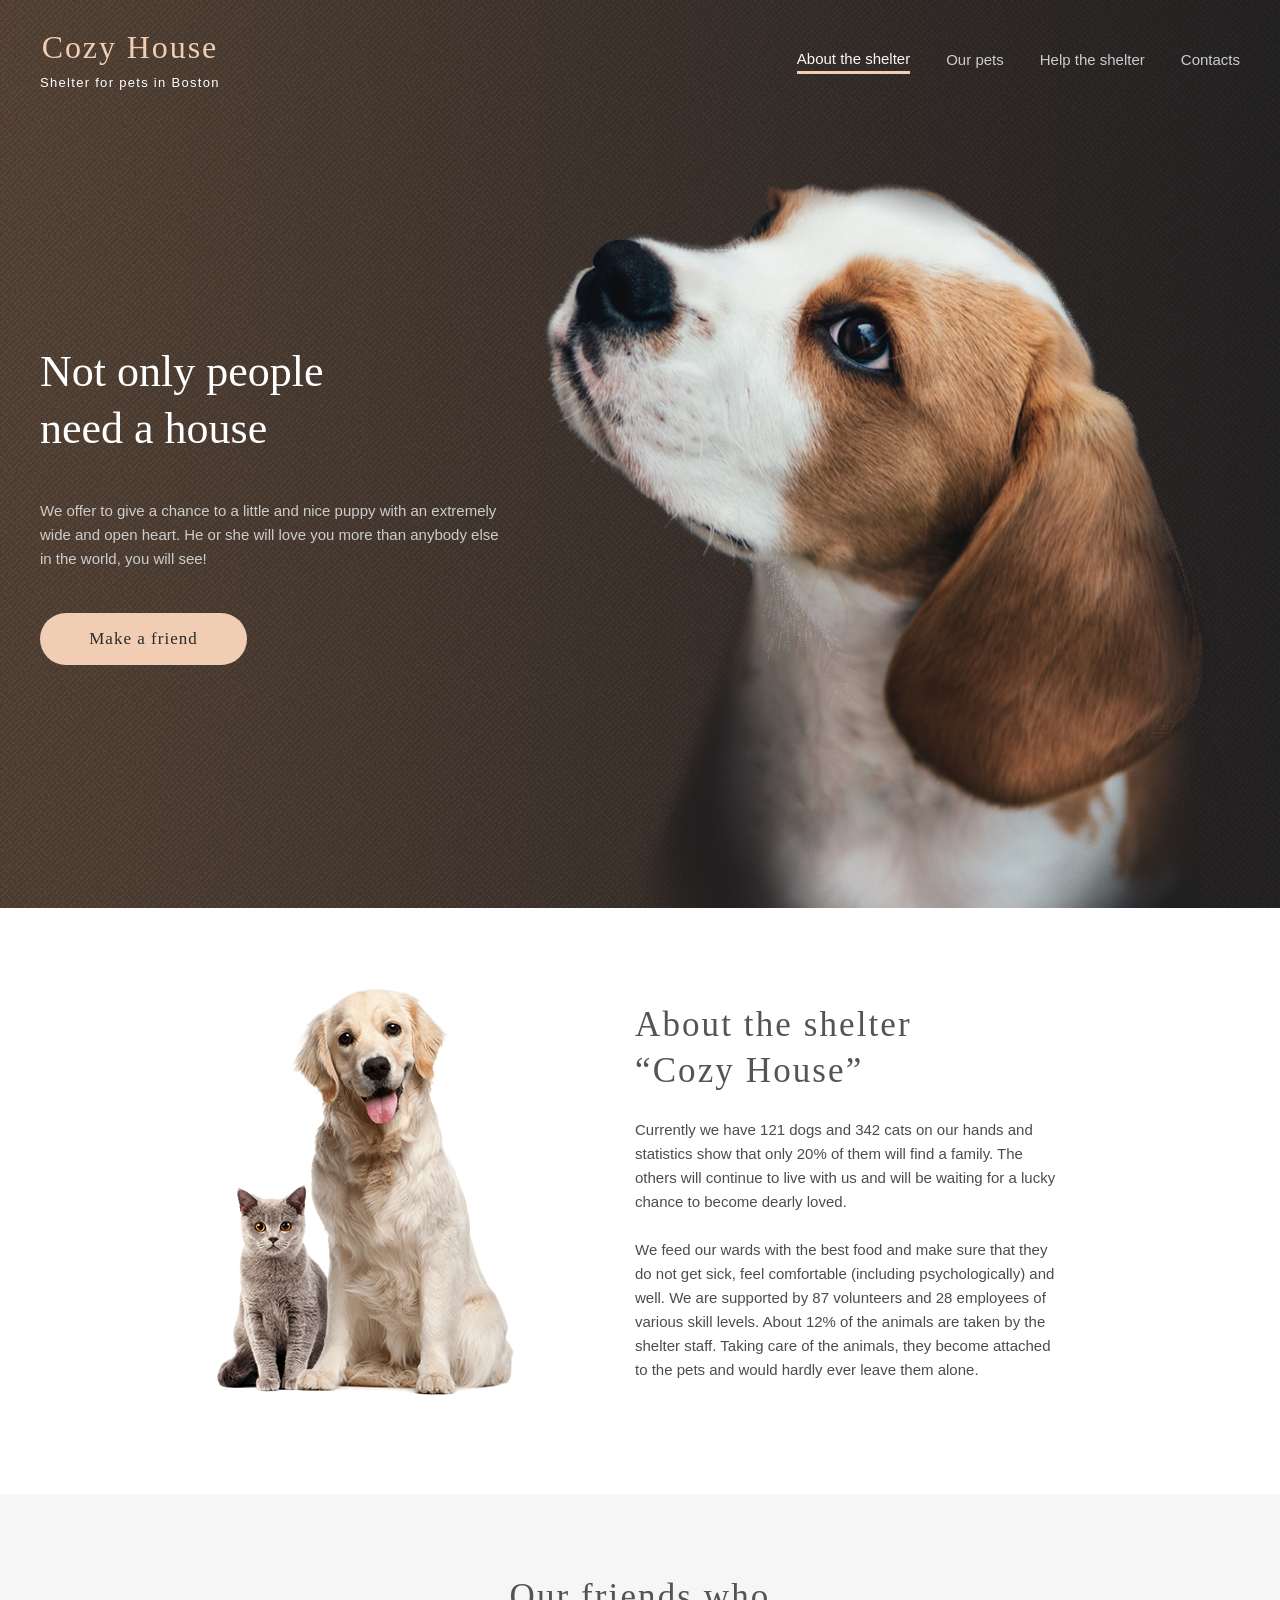
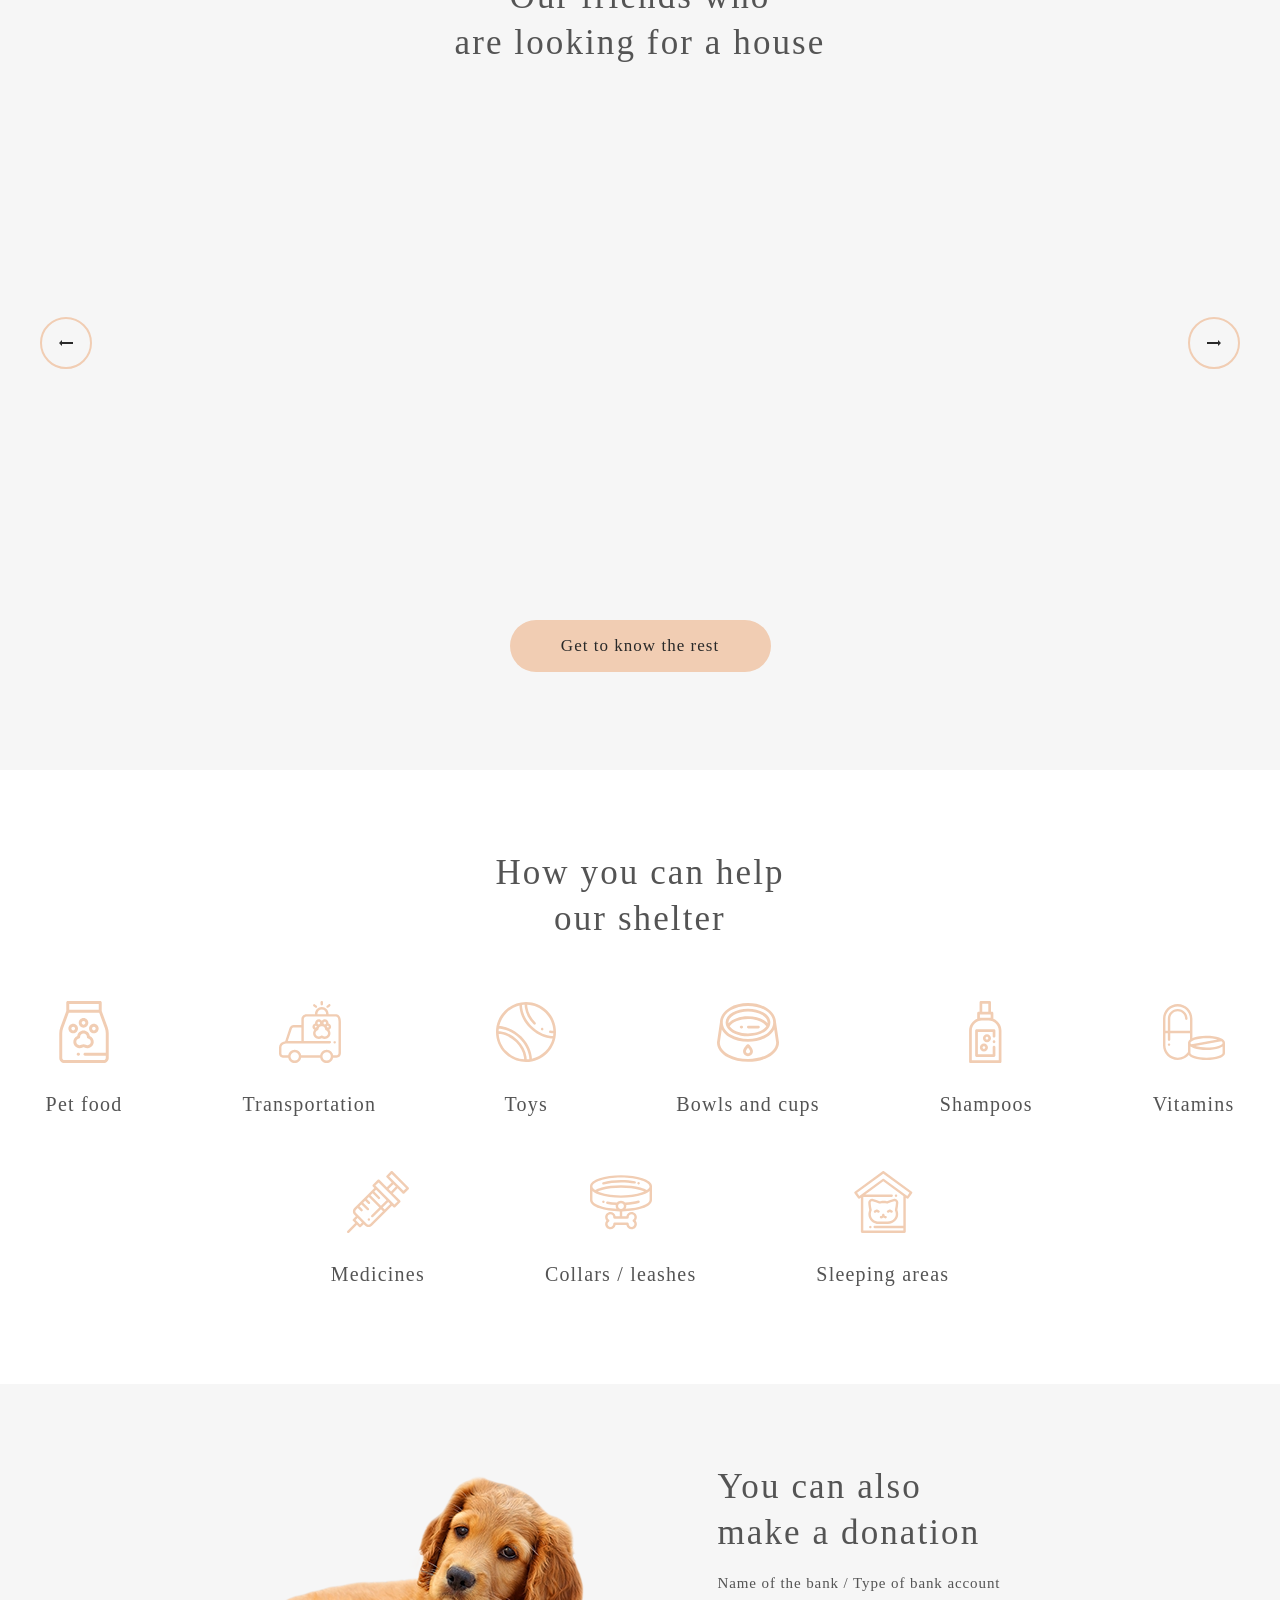
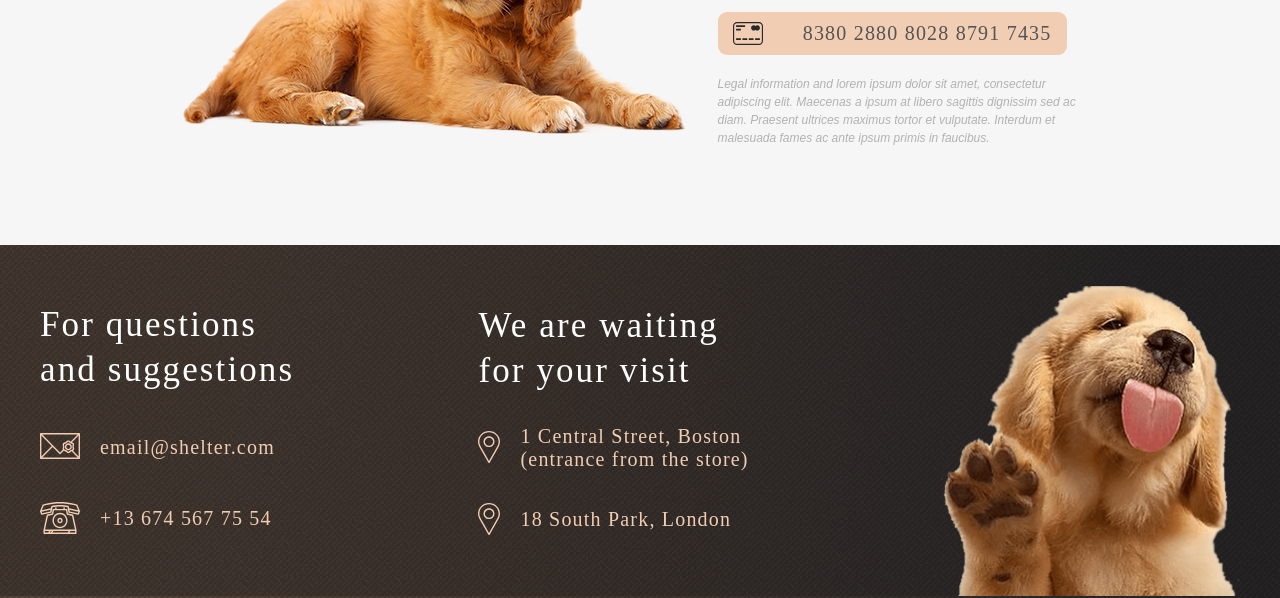
==== commit 5a419af0: "Merge branch 'shelter-part3' of github.com:rolling-scopes-school/crioblin-JSFE2023Q1 into shelter-pa" ====
--- a/shelter/pages/main/main.html
+++ b/shelter/pages/main/main.html
@@ -74,7 +74,7 @@
             </svg>           
           </button>
           <div class="slider-container">
-            <div class="friends__pets">
+            <div class="friends__pets friends__pets_active">
               <div class="pet-card">
                 <div class="pet-card__img">
                   <img src="../../assets/images/cards/pets-katrine.png" alt="cat">
@@ -97,29 +97,6 @@
                 <button class="pet-card__btn btn">Learn more</button>
               </div>
             </div>
-            <!-- <div class="friends__pets friends__pets_slide-right">
-              <div class="pet-card">
-                <div class="pet-card__img">
-                  <img src="../../assets/images/cards/pets-katrine.png" alt="cat">
-                </div>
-                <div class="pet-card__title">Katrine</div>
-                <button class="pet-card__btn btn">Learn more</button>
-              </div>
-              <div class="pet-card">
-                <div class="pet-card__img">
-                  <img src="../../assets/images/cards/pets-jennifer.png" alt="dog">
-                </div>
-                <div class="pet-card__title">Jennifer</div>
-                <button class="pet-card__btn btn">Learn more</button>
-              </div>
-              <div class="pet-card">
-                <div class="pet-card__img">
-                  <img src="../../assets/images/cards/pets-woody.png" alt="dog">
-                </div>
-                <div class="pet-card__title">Woody</div>
-                <button class="pet-card__btn btn">Learn more</button>
-              </div>
-            </div> -->
           </div>
           <button class="right-arrow__btn arrow-btn">
             <svg width="14" height="6" viewBox="0 0 14 6" fill="none" xmlns="http://www.w3.org/2000/svg">
--- a/shelter/stylesheets/pages/main/main.css
+++ b/shelter/stylesheets/pages/main/main.css
@@ -1462,6 +1462,7 @@
 }
 
 .slider-container {
+  position: relative;
   display: -webkit-box;
   display: -ms-flexbox;
   display: flex;
@@ -1510,8 +1511,7 @@
 
 .friends__pets {
   position: relative;
-  left: 0;
-  right: 0;
+  left: -100%;
   display: -webkit-box;
   display: -ms-flexbox;
   display: flex;
@@ -1582,21 +1582,19 @@
 }
 
 .friends__pets_slide-left {
-  margin-left: -100%;
+  left: 0;
   -webkit-transition: 1s;
   transition: 1s;
 }
 
 .friends__pets_slide-right {
-  margin-left: 0;
+  left: -200%;
   -webkit-transition: 1s;
   transition: 1s;
 }
 
-.friends__pets_slide-hidden {
-  margin-left: -100%;
-  -webkit-transition: 1s;
-  transition: 1s;
+.friends__pets_hidden {
+  display: none;
 }
 
 .left-arrow__btn {
